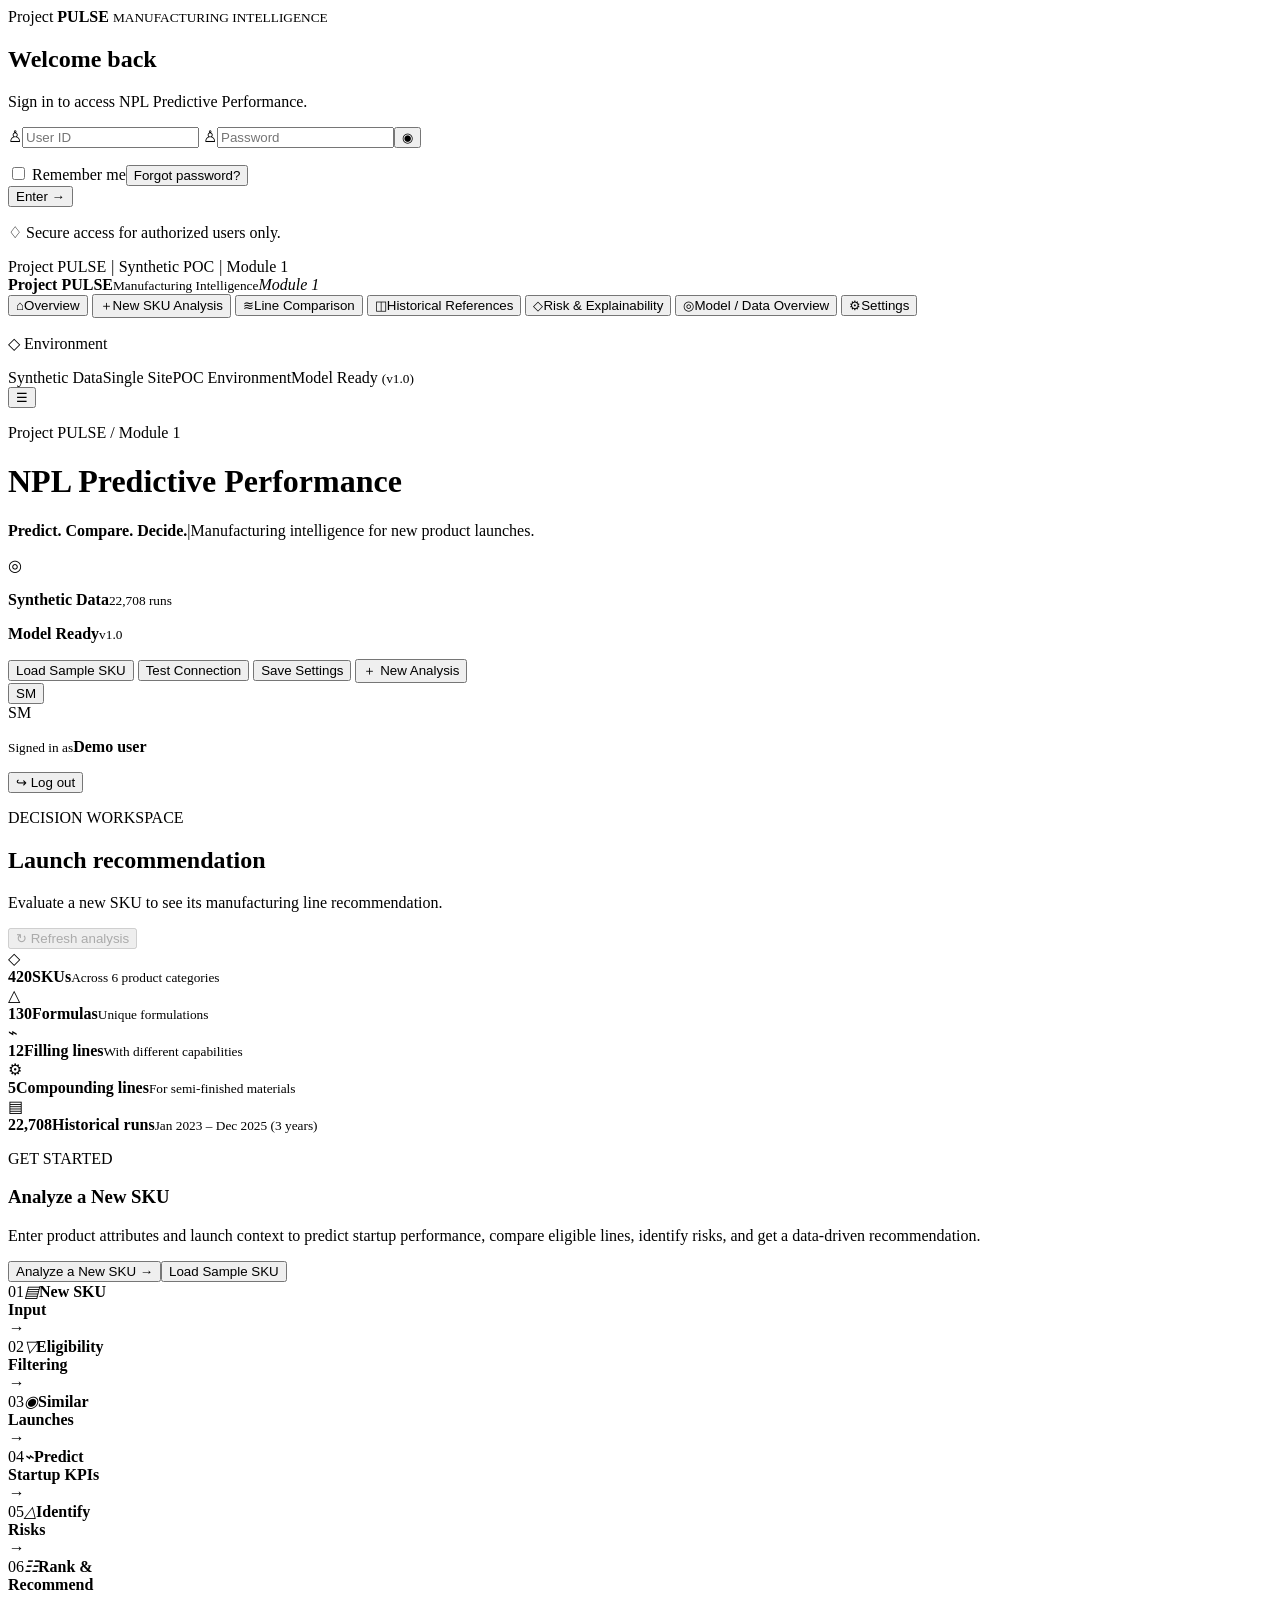
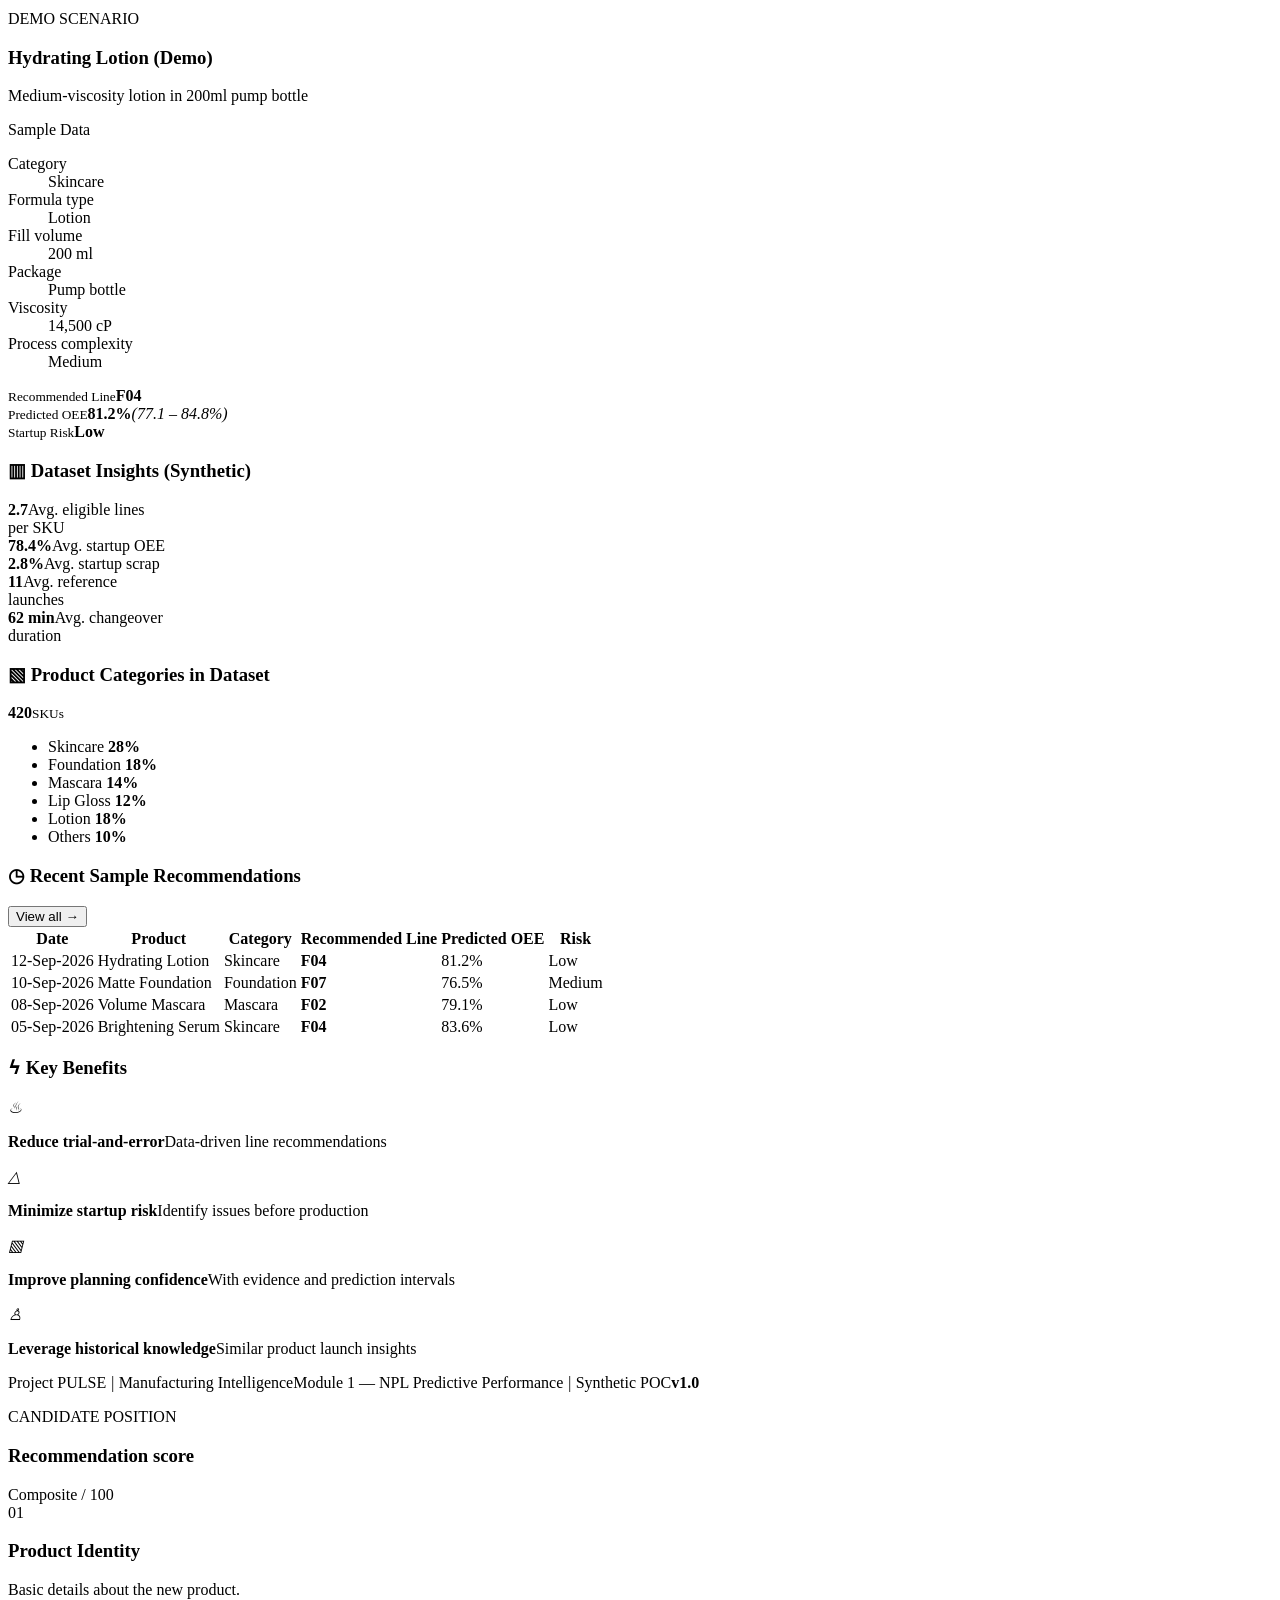
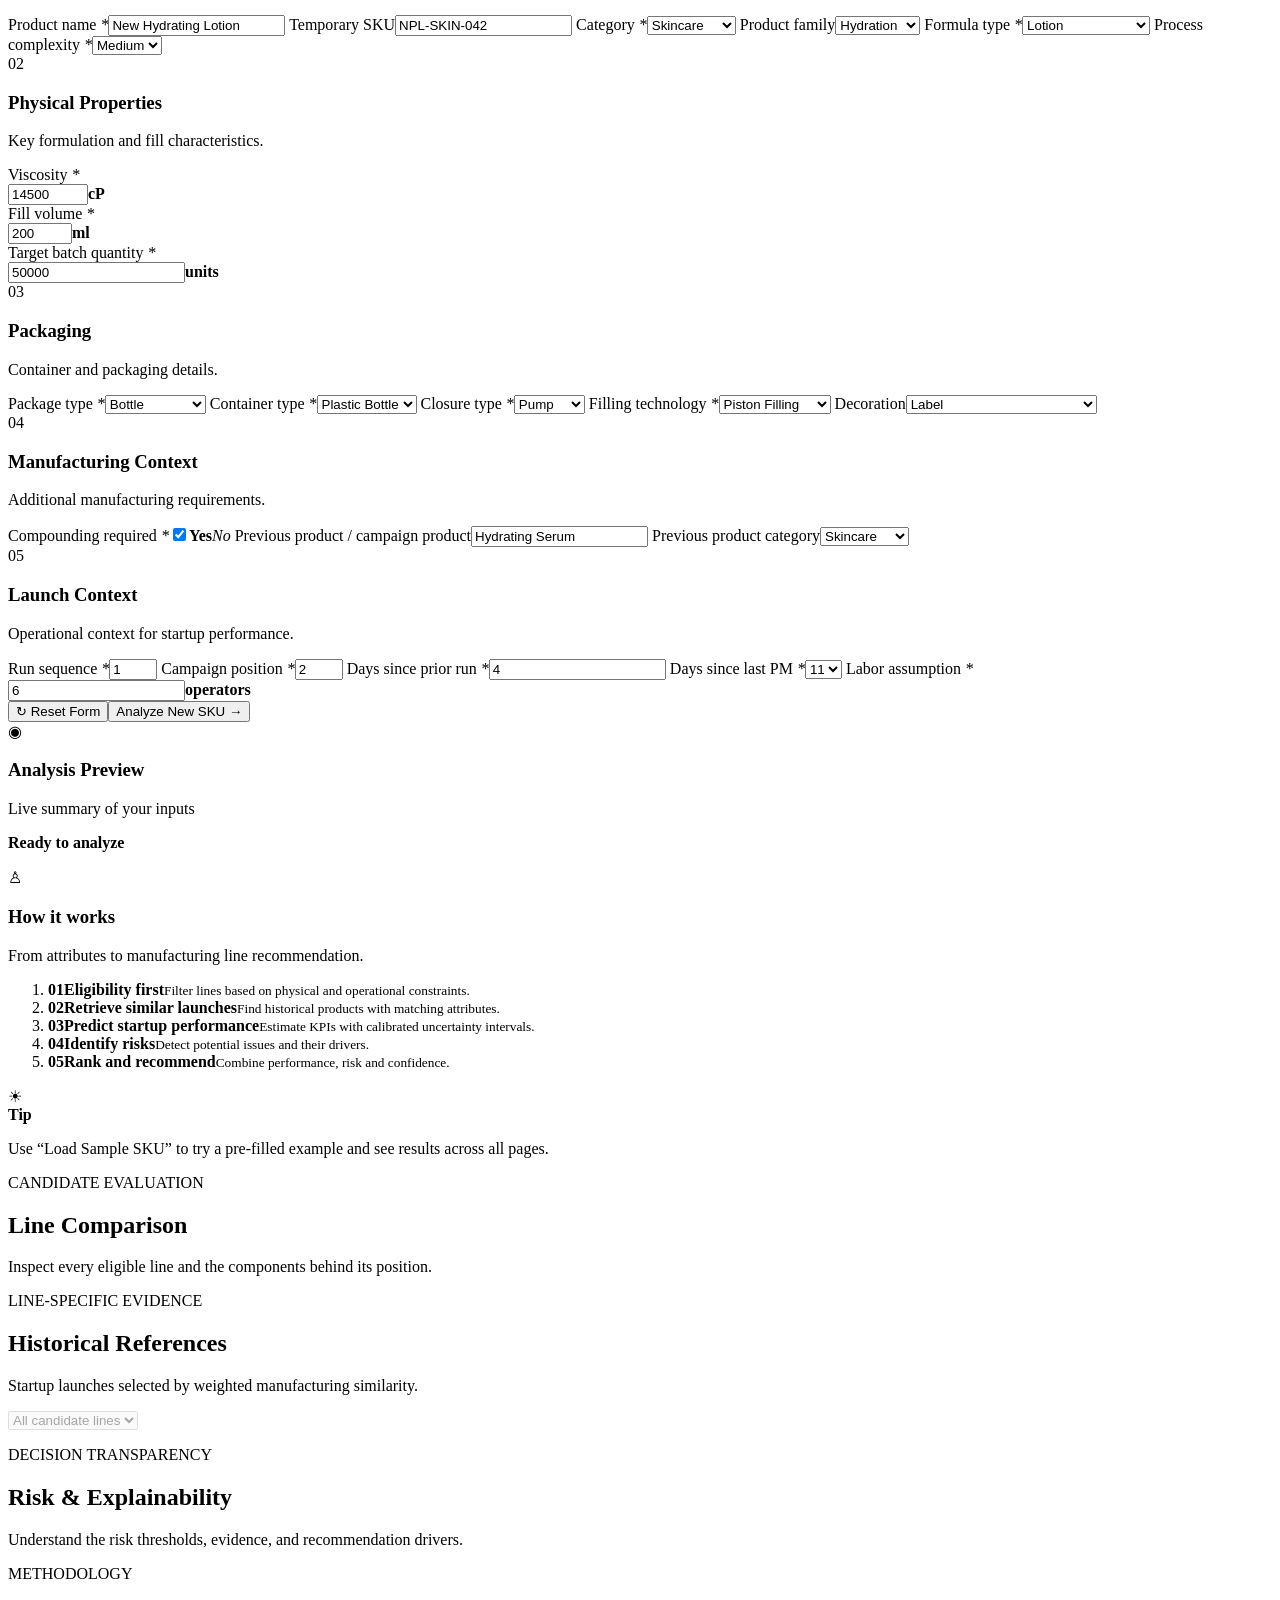
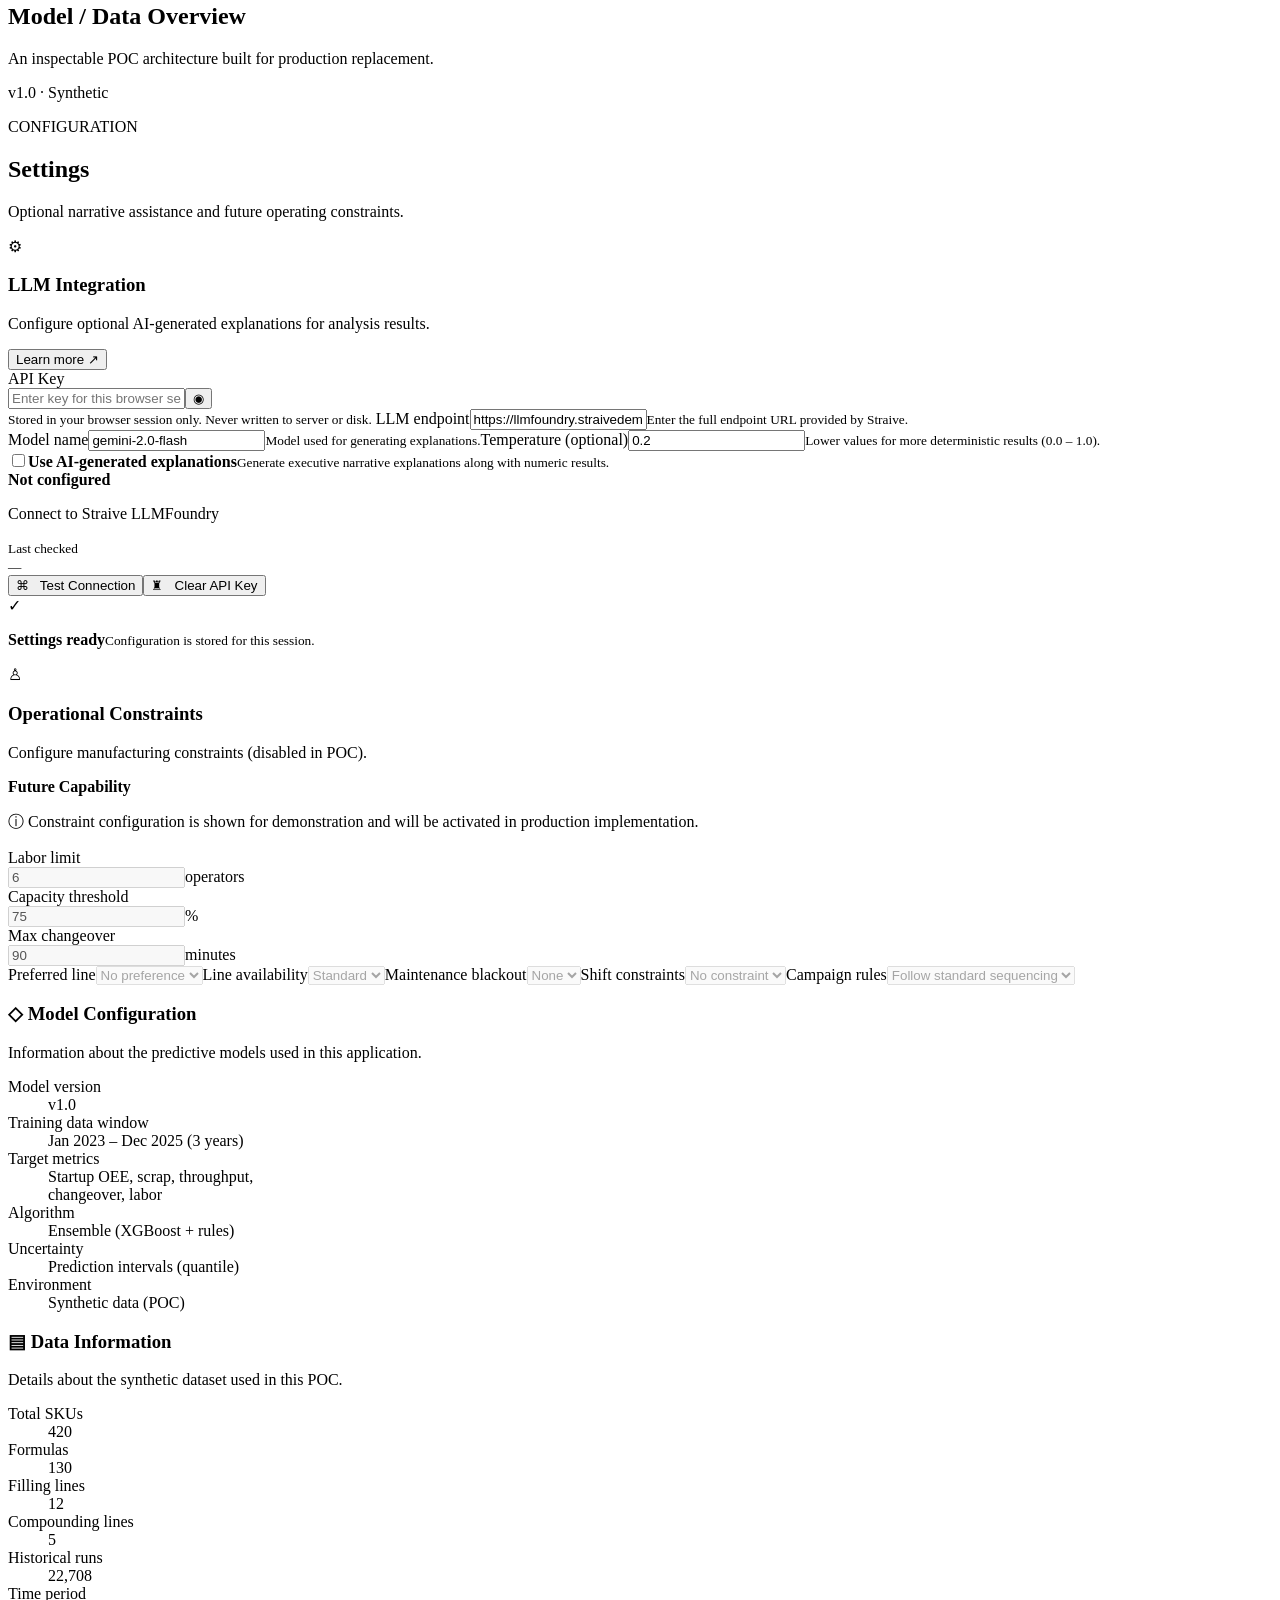
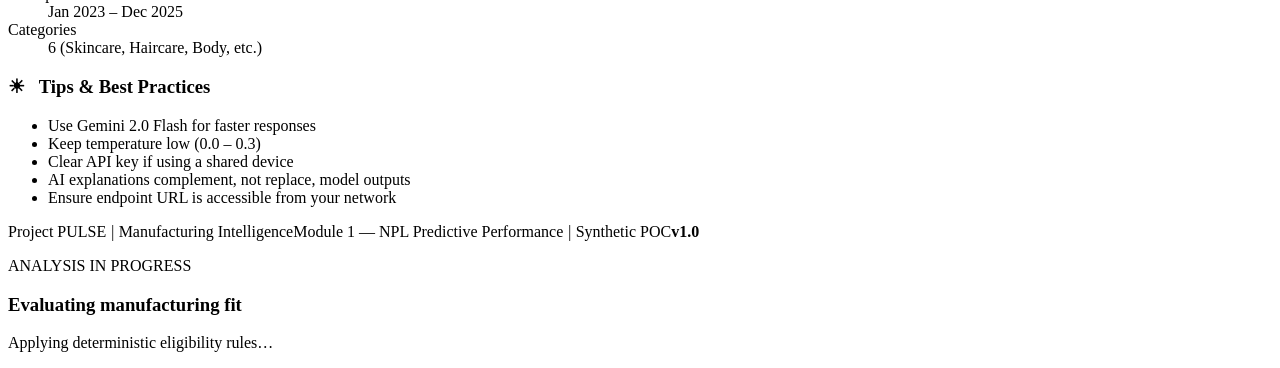
==== app/templates/index.html @ d920c8b9 "feat: build Project PULSE manufacturing intelligence POC" ====
<!doctype html>
<html lang="en">
<head>
  <meta charset="utf-8">
  <meta name="viewport" content="width=device-width, initial-scale=1">
  <meta name="description" content="Project PULSE — new product launch manufacturing decision support">
  <title>Project PULSE · NPL Predictive Performance</title>
  <link rel="preconnect" href="https://fonts.googleapis.com">
  <link rel="preconnect" href="https://fonts.gstatic.com" crossorigin>
  <link href="https://fonts.googleapis.com/css2?family=DM+Sans:wght@400;500;600;700&family=Manrope:wght@500;600;700;800&display=swap" rel="stylesheet">
  <link rel="stylesheet" href="/static/css/styles.css">
</head>
<body>
  <section class="login-screen" id="login-screen" aria-labelledby="login-title">
    <div class="login-panel">
      <div class="login-content">
        <div class="login-brand" aria-label="Project PULSE Manufacturing Intelligence">
          <span>Project</span>
          <strong>PULSE<i></i></strong>
          <small>MANUFACTURING INTELLIGENCE</small>
        </div>
        <div class="login-rule"></div>
        <div class="login-copy">
          <h1 id="login-title">Welcome back</h1>
          <p>Sign in to access NPL Predictive Performance.</p>
        </div>
        <form class="login-form" id="login-form" novalidate>
          <label class="login-field"><span>♙</span><input id="login-email" type="email" autocomplete="username" placeholder="User ID" aria-label="User ID" required></label>
          <label class="login-field"><span>♙</span><input id="login-password" type="password" autocomplete="current-password" placeholder="Password" aria-label="Password" required><button type="button" id="toggle-login-password" aria-label="Show or hide password">◉</button></label>
          <p class="login-error hidden" id="login-error" role="alert"></p>
          <div class="login-options"><label><input id="remember-login" type="checkbox"> Remember me</label><button type="button" id="forgot-password">Forgot password?</button></div>
          <button class="login-submit" type="submit">Enter <span>→</span></button>
        </form>
        <p class="login-security"><span>♢</span> Secure access for authorized users only.</p>
      </div>
      <div class="login-wave" aria-hidden="true"></div>
      <footer>Project PULSE <i>|</i> Synthetic POC <i>|</i> Module 1</footer>
    </div>
    <div class="login-visual" role="img" aria-label="Project PULSE manufacturing intelligence product visual"></div>
  </section>

  <div class="app-shell hidden" id="app-shell">
    <aside class="sidebar" id="sidebar">
      <div class="brand">
        <div class="brand-mark"><span></span><span></span><span></span></div>
        <div><strong>Project PULSE</strong><small>Manufacturing Intelligence</small><em>Module 1</em></div>
      </div>
      <nav class="nav" aria-label="Application navigation">
        <button class="nav-item active" data-view="overview"><span class="nav-icon">⌂</span><span>Overview</span></button>
        <button class="nav-item" data-view="analysis"><span class="nav-icon">＋</span><span>New SKU Analysis</span></button>
        <button class="nav-item" data-view="comparison"><span class="nav-icon">≋</span><span>Line Comparison</span></button>
        <button class="nav-item" data-view="references"><span class="nav-icon">◫</span><span>Historical References</span></button>
        <button class="nav-item" data-view="risks"><span class="nav-icon">◇</span><span>Risk & Explainability</span></button>
        <button class="nav-item" data-view="model"><span class="nav-icon">◎</span><span>Model / Data Overview</span></button>
        <button class="nav-item" data-view="settings"><span class="nav-icon">⚙</span><span>Settings</span></button>
      </nav>
      <div class="sidebar-foot">
        <p><span class="environment-icon">◇</span> Environment</p>
        <div class="environment-list"><span><i></i>Synthetic Data</span><span><i></i>Single Site</span><span><i></i>POC Environment</span><span><i></i>Model Ready <small>(v1.0)</small></span></div>
      </div>
    </aside>

    <main class="main">
      <header class="topbar">
        <button class="mobile-menu" id="mobile-menu" aria-label="Open navigation">☰</button>
        <div class="topbar-title">
          <p class="breadcrumbs" id="topbar-breadcrumbs">Project PULSE <span>/</span> Module 1</p>
          <h1 id="topbar-heading">NPL Predictive Performance</h1>
          <p class="topbar-subtitle" id="topbar-subtitle"><b>Predict. Compare. Decide.</b><span>|</span>Manufacturing intelligence for new product launches.</p>
        </div>
        <div class="topbar-actions">
          <div class="header-status"><span class="status-icon">◎</span><p><b>Synthetic Data</b><small>22,708 runs</small></p></div>
          <div class="header-status"><i></i><p><b>Model Ready</b><small>v1.0</small></p></div>
          <button class="button button-secondary analysis-header-sample hidden" id="header-load-demo">Load Sample SKU</button>
          <button class="button button-secondary settings-header-action hidden" id="header-test-connection">Test Connection</button>
          <button class="button button-primary settings-header-action hidden" id="header-save-settings">Save Settings</button>
          <button class="button button-primary header-cta" id="header-analysis-cta" data-view-jump="analysis"><span>＋</span> <span class="header-cta-label">New Analysis</span></button>
          <div class="account-menu">
            <button class="avatar" id="account-menu-button" type="button" aria-label="Open account menu" aria-haspopup="menu" aria-expanded="false">SM</button>
            <div class="account-popover hidden" id="account-popover" role="menu">
              <div class="account-summary"><span class="avatar account-avatar">SM</span><p><small>Signed in as</small><b id="account-email">Demo user</b></p></div>
              <button id="logout-button" type="button" role="menuitem"><span>↪</span> Log out</button>
            </div>
          </div>
        </div>
      </header>

      <section class="content">
        <div class="view active" id="view-overview">
          <div class="page-heading">
            <div><p class="eyebrow">DECISION WORKSPACE</p><h2>Launch recommendation</h2><p class="subtle" id="overview-subtitle">Evaluate a new SKU to see its manufacturing line recommendation.</p></div>
            <button class="button button-secondary" id="rerun-analysis" disabled>↻ Refresh analysis</button>
          </div>

          <div id="overview-empty" class="reference-overview">
            <div class="reference-metrics">
              <article class="card reference-metric"><span class="reference-metric-icon">◇</span><div><strong>420</strong><b>SKUs</b><small>Across 6 product categories</small></div></article>
              <article class="card reference-metric"><span class="reference-metric-icon">△</span><div><strong>130</strong><b>Formulas</b><small>Unique formulations</small></div></article>
              <article class="card reference-metric"><span class="reference-metric-icon">⌁</span><div><strong>12</strong><b>Filling lines</b><small>With different capabilities</small></div></article>
              <article class="card reference-metric"><span class="reference-metric-icon">⚙</span><div><strong>5</strong><b>Compounding lines</b><small>For semi-finished materials</small></div></article>
              <article class="card reference-metric"><span class="reference-metric-icon">▤</span><div><strong>22,708</strong><b>Historical runs</b><small>Jan 2023 – Dec 2025 (3 years)</small></div></article>
            </div>
            <div class="reference-primary-grid">
              <article class="card get-started-card">
                <p class="eyebrow">GET STARTED</p><h3>Analyze a New SKU</h3><p>Enter product attributes and launch context to predict startup performance, compare eligible lines, identify risks, and get a data-driven recommendation.</p>
                <div class="overview-actions"><button class="button button-primary" data-view-jump="analysis">Analyze a New SKU <span>→</span></button><button class="button button-secondary" id="overview-load-sample">Load Sample SKU</button></div>
                <div class="reference-pipeline" aria-label="New SKU analysis pipeline">
                  <div><span>01</span><i>▤</i><b>New SKU<br>Input</b></div><em>→</em><div><span>02</span><i>▽</i><b>Eligibility<br>Filtering</b></div><em>→</em><div><span>03</span><i>◉</i><b>Similar<br>Launches</b></div><em>→</em><div><span>04</span><i>⌁</i><b>Predict<br>Startup KPIs</b></div><em>→</em><div><span>05</span><i>△</i><b>Identify<br>Risks</b></div><em>→</em><div><span>06</span><i>☷</i><b>Rank &<br>Recommend</b></div>
                </div>
              </article>
              <article class="card reference-scenario-card">
                <div class="card-head"><div><p class="eyebrow">DEMO SCENARIO</p><h3>Hydrating Lotion (Demo)</h3><p>Medium-viscosity lotion in 200ml pump bottle</p></div><span class="sample-data-badge">Sample Data</span></div>
                <div class="scenario-body"><dl><div><dt>Category</dt><dd>Skincare</dd></div><div><dt>Formula type</dt><dd>Lotion</dd></div><div><dt>Fill volume</dt><dd>200 ml</dd></div><div><dt>Package</dt><dd>Pump bottle</dd></div><div><dt>Viscosity</dt><dd>14,500 cP</dd></div><div><dt>Process complexity</dt><dd>Medium</dd></div></dl><div class="bottle-visual" aria-hidden="true"><span class="pump-top"></span><span class="bottle-neck"></span><span class="bottle-body"></span></div></div>
                <div class="scenario-result"><div><small>Recommended Line</small><strong>F04</strong></div><div><small>Predicted OEE</small><strong>81.2%</strong><em>(77.1 – 84.8%)</em></div><div><small>Startup Risk</small><b>Low</b></div></div>
              </article>
            </div>
            <div class="reference-secondary-grid">
              <article class="card dataset-insights-card"><h3><span>▥</span> Dataset Insights (Synthetic)</h3><div class="insight-metrics"><div><strong>2.7</strong><span>Avg. eligible lines<br>per SKU</span></div><div><strong>78.4%</strong><span>Avg. startup OEE</span></div><div><strong>2.8%</strong><span>Avg. startup scrap</span></div><div><strong>11</strong><span>Avg. reference<br>launches</span></div><div><strong>62 min</strong><span>Avg. changeover<br>duration</span></div></div></article>
              <article class="card category-card"><h3><span>▧</span> Product Categories in Dataset</h3><div class="category-content"><div class="category-donut"><span><b>420</b><small>SKUs</small></span></div><ul><li><i class="cat-1"></i>Skincare <b>28%</b></li><li><i class="cat-2"></i>Foundation <b>18%</b></li><li><i class="cat-3"></i>Mascara <b>14%</b></li><li><i class="cat-4"></i>Lip Gloss <b>12%</b></li><li><i class="cat-5"></i>Lotion <b>18%</b></li><li><i class="cat-6"></i>Others <b>10%</b></li></ul></div></article>
            </div>
            <div class="reference-bottom-grid">
              <article class="card recent-card"><div class="card-head"><h3><span>◷</span> Recent Sample Recommendations</h3><button class="text-button" data-view-jump="comparison">View all →</button></div><div class="table-scroll"><table><thead><tr><th>Date</th><th>Product</th><th>Category</th><th>Recommended Line</th><th>Predicted OEE</th><th>Risk</th></tr></thead><tbody><tr><td>12-Sep-2026</td><td>Hydrating Lotion</td><td>Skincare</td><td><b class="orange-text">F04</b></td><td>81.2%</td><td><span class="pill pill-success">Low</span></td></tr><tr><td>10-Sep-2026</td><td>Matte Foundation</td><td>Foundation</td><td><b class="orange-text">F07</b></td><td>76.5%</td><td><span class="pill pill-warn">Medium</span></td></tr><tr><td>08-Sep-2026</td><td>Volume Mascara</td><td>Mascara</td><td><b class="orange-text">F02</b></td><td>79.1%</td><td><span class="pill pill-success">Low</span></td></tr><tr><td>05-Sep-2026</td><td>Brightening Serum</td><td>Skincare</td><td><b class="orange-text">F04</b></td><td>83.6%</td><td><span class="pill pill-success">Low</span></td></tr></tbody></table></div></article>
              <article class="card benefits-card"><h3><span>ϟ</span> Key Benefits</h3><div class="benefits-grid"><div><i>♨</i><p><b>Reduce trial-and-error</b><span>Data-driven line recommendations</span></p></div><div><i>△</i><p><b>Minimize startup risk</b><span>Identify issues before production</span></p></div><div><i>▧</i><p><b>Improve planning confidence</b><span>With evidence and prediction intervals</span></p></div><div><i>♙</i><p><b>Leverage historical knowledge</b><span>Similar product launch insights</span></p></div></div></article>
            </div>
            <footer class="reference-footer"><span>Project PULSE <i>|</i> Manufacturing Intelligence</span><span>Module 1 — NPL Predictive Performance <i>|</i> Synthetic POC</span><b>v1.0</b></footer>
          </div>

          <div id="overview-results" class="hidden">
            <div class="metric-grid" id="overview-metrics"></div>
            <div class="dashboard-grid">
              <article class="card recommendation-card" id="recommendation-card"></article>
              <article class="card chart-card"><div class="card-head"><div><p class="eyebrow">CANDIDATE POSITION</p><h3>Recommendation score</h3></div><span class="legend-dot">Composite / 100</span></div><div id="overview-score-chart" class="bar-chart"></div></article>
              <article class="card quick-risks" id="quick-risks"></article>
              <article class="card stage-card" id="compounding-card"></article>
            </div>
          </div>
        </div>

        <div class="view" id="view-analysis">
          <div class="analysis-layout">
            <form id="analysis-form" class="card form-card">
              <div class="form-section">
                <div class="section-title"><span>01</span><div><h3>Product Identity</h3><p>Basic details about the new product.</p></div></div>
                <div class="form-grid identity-grid">
                  <label class="field"><span>Product name <i>*</i></span><input name="product_name" value="New Hydrating Lotion" required></label>
                  <label class="field"><span>Temporary SKU</span><input id="temporary-sku" value="NPL-SKIN-042"></label>
                  <label class="field"><span>Category <i>*</i></span><select name="category"><option>Skincare</option><option>Foundation</option><option>Mascara</option><option>Lip Gloss</option><option>Lotion</option><option>Cream</option><option>Serum</option></select></label>
                  <label class="field"><span>Product family</span><select name="product_family"><option>Hydration</option><option>Treatment</option><option>Daily Care</option><option>Color</option><option>Premium</option></select></label>
                  <label class="field identity-formula"><span>Formula type <i>*</i></span><select name="formula_type"><option>Lotion</option><option>Serum</option><option>Emulsion</option><option>Gel</option><option>Cream</option><option>Liquid Foundation</option><option>Mascara</option><option>Gloss</option></select></label>
                  <label class="field identity-complexity"><span>Process complexity <i>*</i></span><select name="process_complexity"><option>Low</option><option selected>Medium</option><option>High</option></select></label>
                </div>
              </div>
              <div class="form-section">
                <div class="section-title"><span>02</span><div><h3>Physical Properties</h3><p>Key formulation and fill characteristics.</p></div></div>
                <div class="form-grid three">
                  <label class="field"><span>Viscosity <i>*</i></span><div class="input-unit"><input name="viscosity" type="number" value="14500" min="50" max="100000" required><b>cP</b></div></label>
                  <label class="field"><span>Fill volume <i>*</i></span><div class="input-unit"><input name="fill_volume_ml" type="number" value="200" min="1" max="2000" required><b>ml</b></div></label>
                  <label class="field"><span>Target batch quantity <i>*</i></span><div class="input-unit"><input name="planned_batch_quantity" type="number" value="50000"><b>units</b></div></label>
                </div>
              </div>
              <div class="form-section">
                <div class="section-title"><span>03</span><div><h3>Packaging</h3><p>Container and packaging details.</p></div></div>
                <div class="form-grid packaging-grid">
                  <label class="field"><span>Package type <i>*</i></span><select name="package_type"><option>Bottle</option><option>Tube</option><option>Jar</option><option>Airless Pump</option></select></label>
                  <label class="field"><span>Container type <i>*</i></span><select name="container_type"><option>Plastic Bottle</option><option>Glass Bottle</option><option>Jar</option><option>Tube</option></select></label>
                  <label class="field"><span>Closure type <i>*</i></span><select name="closure_type"><option>Pump</option><option>Cap</option><option>Dropper</option><option>Flip Top</option><option>Wand</option></select></label>
                  <label class="field"><span>Filling technology <i>*</i></span><select name="filling_technology"><option>Piston Filling</option><option>Pump Filling</option><option>Gravity Filling</option><option>Hot Fill</option><option>Tube Filling</option><option>Mascara Filling</option></select></label>
                  <label class="field"><span>Decoration</span><select name="decoration"><option>Label</option><option>None</option><option>Screen Print</option><option>Hot Stamp</option><option>Sleeve</option><option>Carton-specific Requirement</option></select></label>
                </div>
              </div>
              <div class="form-section">
                <div class="section-title"><span>04</span><div><h3>Manufacturing Context</h3><p>Additional manufacturing requirements.</p></div></div>
                <div class="form-grid manufacturing-grid">
                  <label class="field compound-field"><span>Compounding required <i>*</i></span><span class="yes-no-toggle"><input type="checkbox" name="compounding_required" checked><b>Yes</b><em>No</em></span></label>
                  <label class="field"><span>Previous product / campaign product</span><input name="previous_product" value="Hydrating Serum"></label>
                  <label class="field"><span>Previous product category</span><select name="previous_product_category"><option>Skincare</option><option>Foundation</option><option>Mascara</option><option>Lip Gloss</option><option>Lotion</option><option>Cream</option><option>Serum</option></select></label>
                </div>
              </div>
              <div class="form-section">
                <div class="section-title"><span>05</span><div><h3>Launch Context</h3><p>Operational context for startup performance.</p></div></div>
                <div class="form-grid launch-grid">
                  <label class="field"><span>Run sequence <i>*</i></span><input name="run_sequence" type="number" value="1" min="1" max="20"></label>
                  <label class="field"><span>Campaign position <i>*</i></span><input name="campaign_position" type="number" value="2" min="1" max="30"></label>
                  <label class="field"><span>Days since prior run <i>*</i></span><input name="days_since_prior_run" type="number" value="4" min="0"></label>
                  <label class="field"><span>Days since last PM <i>*</i></span><select name="days_since_last_pm"><option value="5">5</option><option value="11" selected>11</option><option value="20">20</option><option value="30">30</option></select></label>
                  <label class="field"><span>Labor assumption <i>*</i></span><div class="input-unit"><input name="labor_assumption" type="number" value="6" min="2"><b>operators</b></div></label>
                </div>
              </div>
              <div class="form-submit"><button class="button button-secondary" id="reset-analysis-form" type="button"><span>↻</span> Reset Form</button><button class="button button-primary button-large" type="submit">Analyze New SKU <span>→</span></button></div>
            </form>
            <aside class="form-aside">
              <article class="card preview-card">
                <div class="preview-heading"><span>◉</span><div><h3>Analysis Preview</h3><p>Live summary of your inputs</p></div><b>Ready to analyze</b></div>
                <dl class="analysis-preview" id="analysis-preview"></dl>
                <div class="preview-process"><div class="preview-process-heading"><span>♙</span><div><h3>How it works</h3><p>From attributes to manufacturing line recommendation.</p></div></div><ol class="process-mini"><li><b>01</b><span><strong>Eligibility first</strong><small>Filter lines based on physical and operational constraints.</small></span></li><li><b>02</b><span><strong>Retrieve similar launches</strong><small>Find historical products with matching attributes.</small></span></li><li><b>03</b><span><strong>Predict startup performance</strong><small>Estimate KPIs with calibrated uncertainty intervals.</small></span></li><li><b>04</b><span><strong>Identify risks</strong><small>Detect potential issues and their drivers.</small></span></li><li><b>05</b><span><strong>Rank and recommend</strong><small>Combine performance, risk and confidence.</small></span></li></ol></div>
                <div class="preview-tip"><span>☀</span><div><b>Tip</b><p>Use “Load Sample SKU” to try a pre-filled example and see results across all pages.</p></div></div>
              </article>
            </aside>
          </div>
        </div>

        <div class="view" id="view-comparison">
          <div class="page-heading"><div><p class="eyebrow">CANDIDATE EVALUATION</p><h2>Line Comparison</h2><p class="subtle">Inspect every eligible line and the components behind its position.</p></div></div>
          <div class="requires-analysis" data-section="comparison"></div>
        </div>

        <div class="view" id="view-references">
          <div class="page-heading"><div><p class="eyebrow">LINE-SPECIFIC EVIDENCE</p><h2>Historical References</h2><p class="subtle">Startup launches selected by weighted manufacturing similarity.</p></div><select class="compact-select" id="reference-line-filter" disabled><option>All candidate lines</option></select></div>
          <div class="requires-analysis" data-section="references"></div>
        </div>

        <div class="view" id="view-risks">
          <div class="page-heading"><div><p class="eyebrow">DECISION TRANSPARENCY</p><h2>Risk & Explainability</h2><p class="subtle">Understand the risk thresholds, evidence, and recommendation drivers.</p></div></div>
          <div class="requires-analysis" data-section="risks"></div>
        </div>

        <div class="view" id="view-model">
          <div class="page-heading"><div><p class="eyebrow">METHODOLOGY</p><h2>Model / Data Overview</h2><p class="subtle">An inspectable POC architecture built for production replacement.</p></div><span class="pill pill-neutral">v1.0 · Synthetic</span></div>
          <div id="model-content"><div class="skeleton-block tall"></div></div>
        </div>

        <div class="view" id="view-settings">
          <div class="page-heading"><div><p class="eyebrow">CONFIGURATION</p><h2>Settings</h2><p class="subtle">Optional narrative assistance and future operating constraints.</p></div></div>
          <div class="settings-reference-layout">
            <article class="card settings-llm-card">
              <div class="settings-section-head"><span>⚙</span><div><h3>LLM Integration</h3><p>Configure optional AI-generated explanations for analysis results.</p></div><button type="button">Learn more ↗</button></div>
              <div class="settings-llm-body">
                <div class="settings-fields">
                  <label class="field"><span>API Key</span><div class="password-wrap"><input id="api-key" type="password" autocomplete="off" placeholder="Enter key for this browser session"><button id="toggle-key" type="button" aria-label="Show or hide API key">◉</button></div><small>Stored in your browser session only. Never written to server or disk.</small></label>
                  <label class="field"><span>LLM endpoint</span><input id="llm-endpoint" value="https://llmfoundry.straivedemo.com/gemini/v1beta/openai/chat/completions"><small>Enter the full endpoint URL provided by Straive.</small></label>
                  <div class="settings-field-pair"><label class="field"><span>Model name</span><input id="llm-model" value="gemini-2.0-flash"><small>Model used for generating explanations.</small></label><label class="field"><span>Temperature (optional)</span><input id="llm-temperature" value="0.2"><small>Lower values for more deterministic results (0.0 – 1.0).</small></label></div>
                  <label class="settings-switch"><input id="use-ai" type="checkbox"><i></i><span><b>Use AI-generated explanations</b><small>Generate executive narrative explanations along with numeric results.</small></span></label>
                </div>
                <aside class="settings-connection"><span></span><div><b id="llm-status">Not configured</b><p>Connect to Straive LLMFoundry</p><small>Last checked<br>—</small></div></aside>
              </div>
              <div class="settings-card-actions"><button class="button button-secondary" id="test-connection">⌘ &nbsp; Test Connection</button><button class="button button-secondary" id="clear-key">♜ &nbsp; Clear API Key</button><div id="connection-feedback"><span>✓</span><p><b>Settings ready</b><small>Configuration is stored for this session.</small></p></div></div>
            </article>
            <article class="card settings-constraints">
              <div class="settings-section-head"><span>♙</span><div><h3>Operational Constraints</h3><p>Configure manufacturing constraints (disabled in POC).</p></div><b>Future Capability</b></div>
              <p class="constraint-note"><span>ⓘ</span> Constraint configuration is shown for demonstration and will be activated in production implementation.</p>
              <div class="constraint-grid"><label>Labor limit<div><input disabled value="6"><span>operators</span></div></label><label>Capacity threshold<div><input disabled value="75"><span>%</span></div></label><label>Max changeover<div><input disabled value="90"><span>minutes</span></div></label><label>Preferred line<select disabled><option>No preference</option></select></label><label>Line availability<select disabled><option>Standard</option></select></label><label>Maintenance blackout<select disabled><option>None</option></select></label><label>Shift constraints<select disabled><option>No constraint</option></select></label><label>Campaign rules<select disabled><option>Follow standard sequencing</option></select></label></div>
            </article>
            <article class="card settings-info-card"><h3><span>◇</span> Model Configuration</h3><p>Information about the predictive models used in this application.</p><dl><div><dt>Model version</dt><dd>v1.0</dd></div><div><dt>Training data window</dt><dd>Jan 2023 – Dec 2025 (3 years)</dd></div><div><dt>Target metrics</dt><dd>Startup OEE, scrap, throughput,<br>changeover, labor</dd></div><div><dt>Algorithm</dt><dd>Ensemble (XGBoost + rules)</dd></div><div><dt>Uncertainty</dt><dd>Prediction intervals (quantile)</dd></div><div><dt>Environment</dt><dd>Synthetic data (POC)</dd></div></dl></article>
            <article class="card settings-info-card"><h3><span>▤</span> Data Information</h3><p>Details about the synthetic dataset used in this POC.</p><dl><div><dt>Total SKUs</dt><dd>420</dd></div><div><dt>Formulas</dt><dd>130</dd></div><div><dt>Filling lines</dt><dd>12</dd></div><div><dt>Compounding lines</dt><dd>5</dd></div><div><dt>Historical runs</dt><dd>22,708</dd></div><div><dt>Time period</dt><dd>Jan 2023 – Dec 2025</dd></div><div><dt>Categories</dt><dd>6 (Skincare, Haircare, Body, etc.)</dd></div></dl></article>
            <article class="card settings-tips"><h3>☀ &nbsp; Tips & Best Practices</h3><ul><li>Use Gemini 2.0 Flash for faster responses</li><li>Keep temperature low (0.0 – 0.3)</li><li>Clear API key if using a shared device</li><li>AI explanations complement, not replace, model outputs</li><li>Ensure endpoint URL is accessible from your network</li></ul></article>
          </div>
          <footer class="workspace-footer"><span>Project PULSE <i>|</i> Manufacturing Intelligence</span><span>Module 1 — NPL Predictive Performance <i>|</i> Synthetic POC</span><b>v1.0</b></footer>
        </div>
      </section>
    </main>
  </div>

  <div class="analysis-overlay hidden" id="analysis-overlay" role="status" aria-live="polite"><div class="loader-card"><div class="pulse-loader"><i></i><i></i><i></i></div><p class="eyebrow">ANALYSIS IN PROGRESS</p><h3>Evaluating manufacturing fit</h3><p id="loading-message">Applying deterministic eligibility rules…</p><div class="loading-track"><span></span></div></div></div>
  <div class="toast-region" id="toast-region" aria-live="polite"></div>
  <script type="module" src="/static/js/app.js"></script>
</body>
</html>
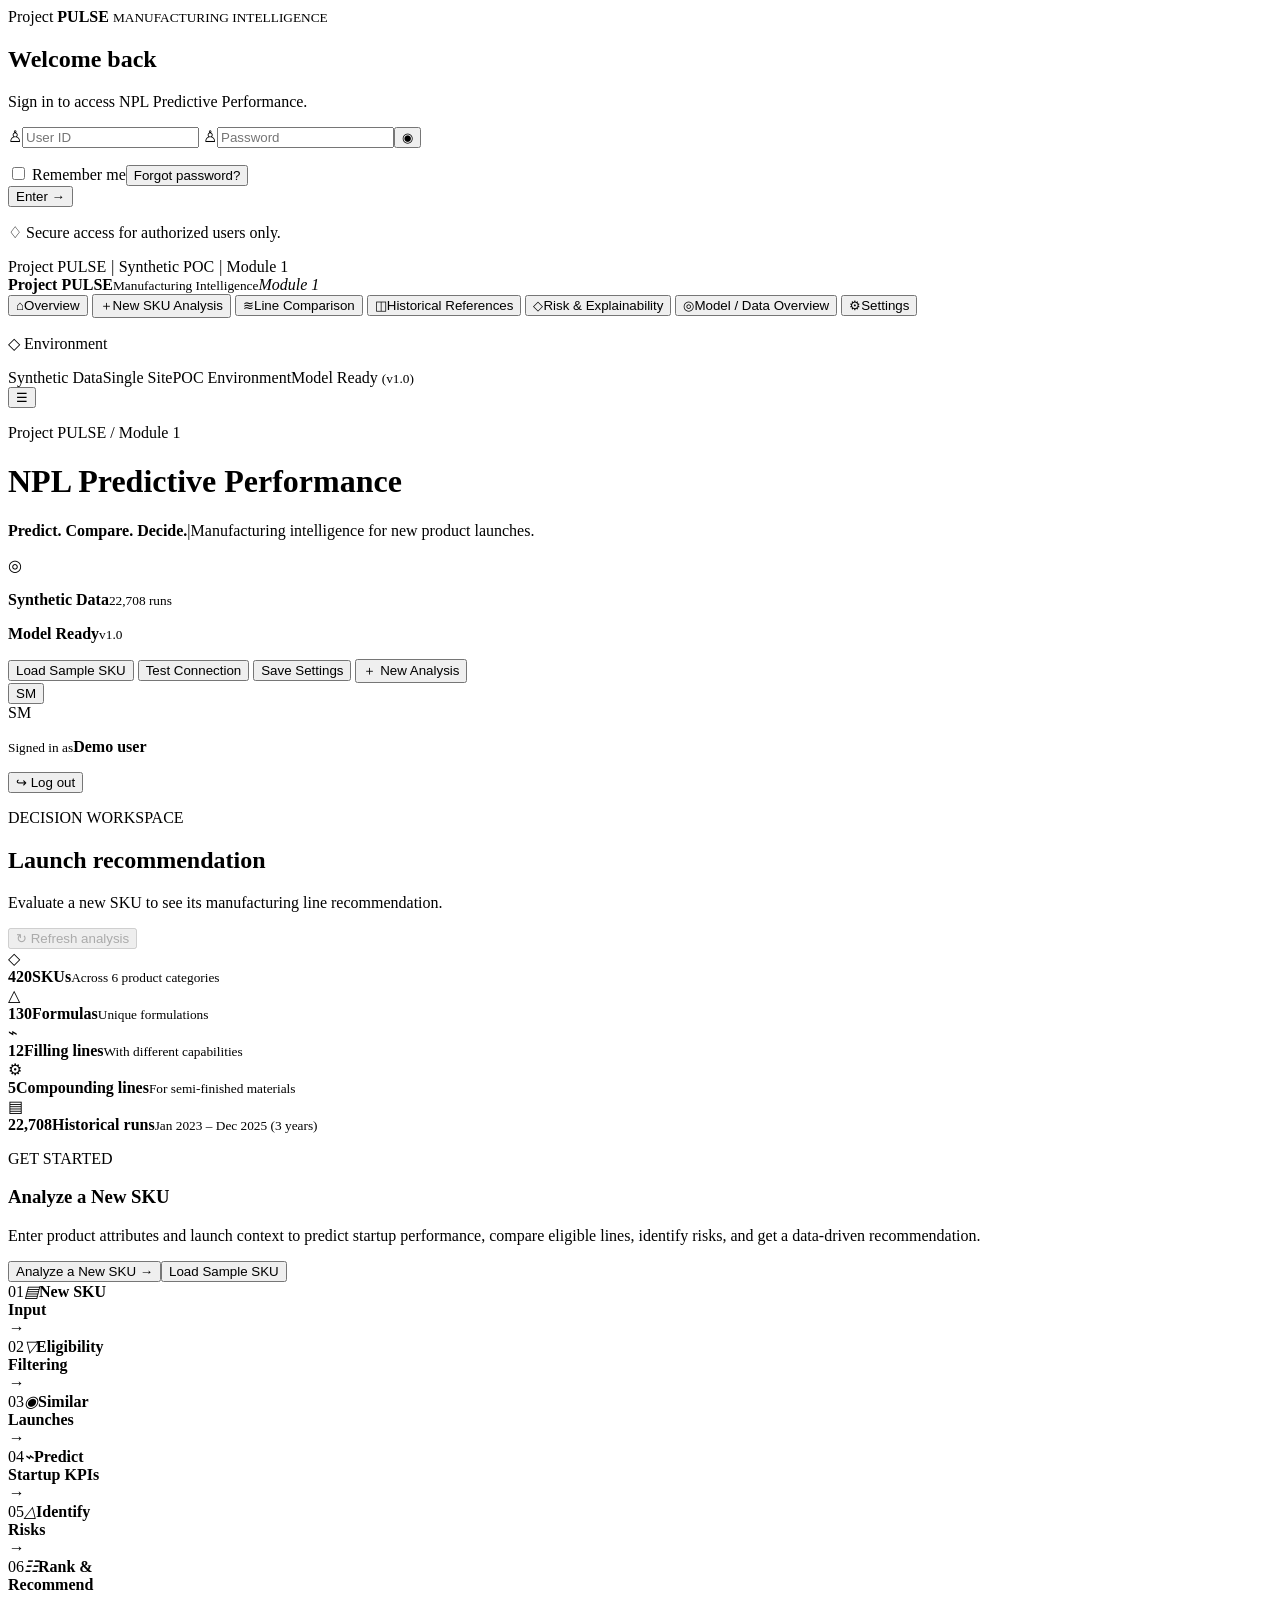
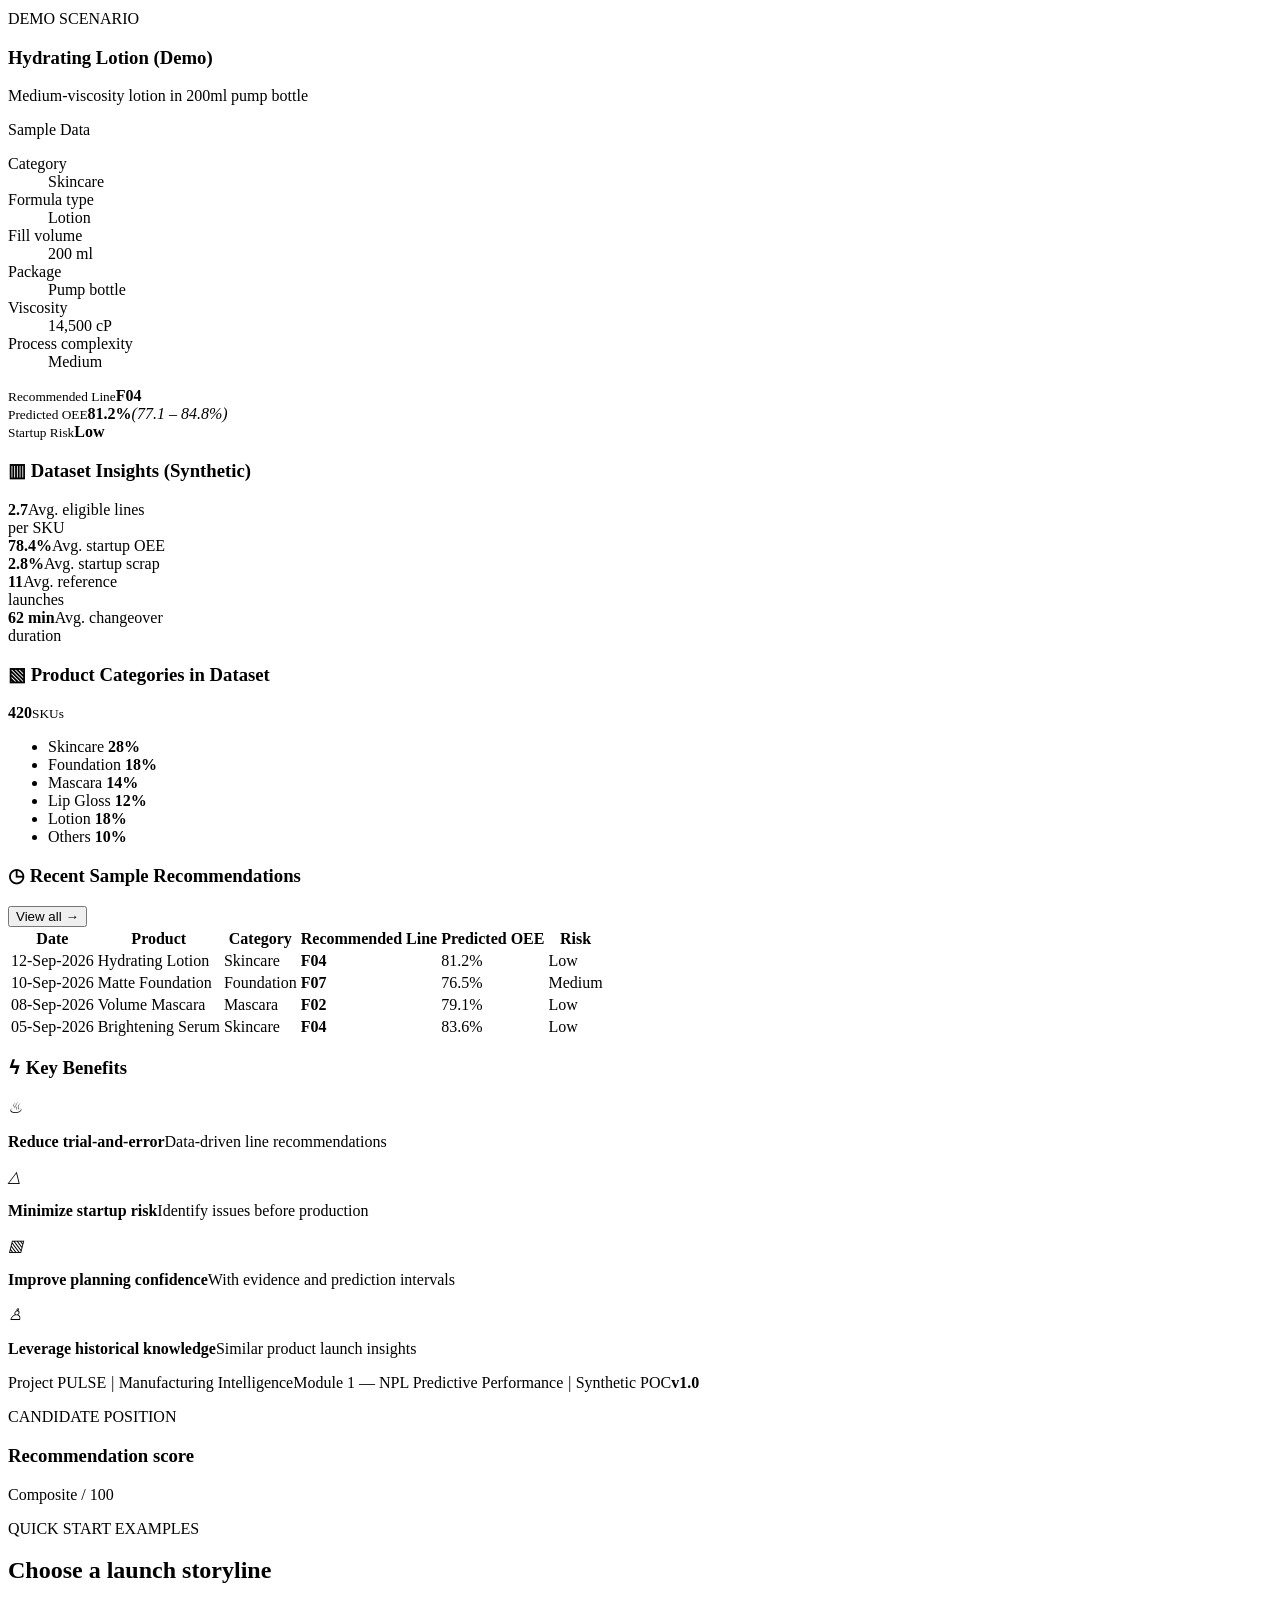
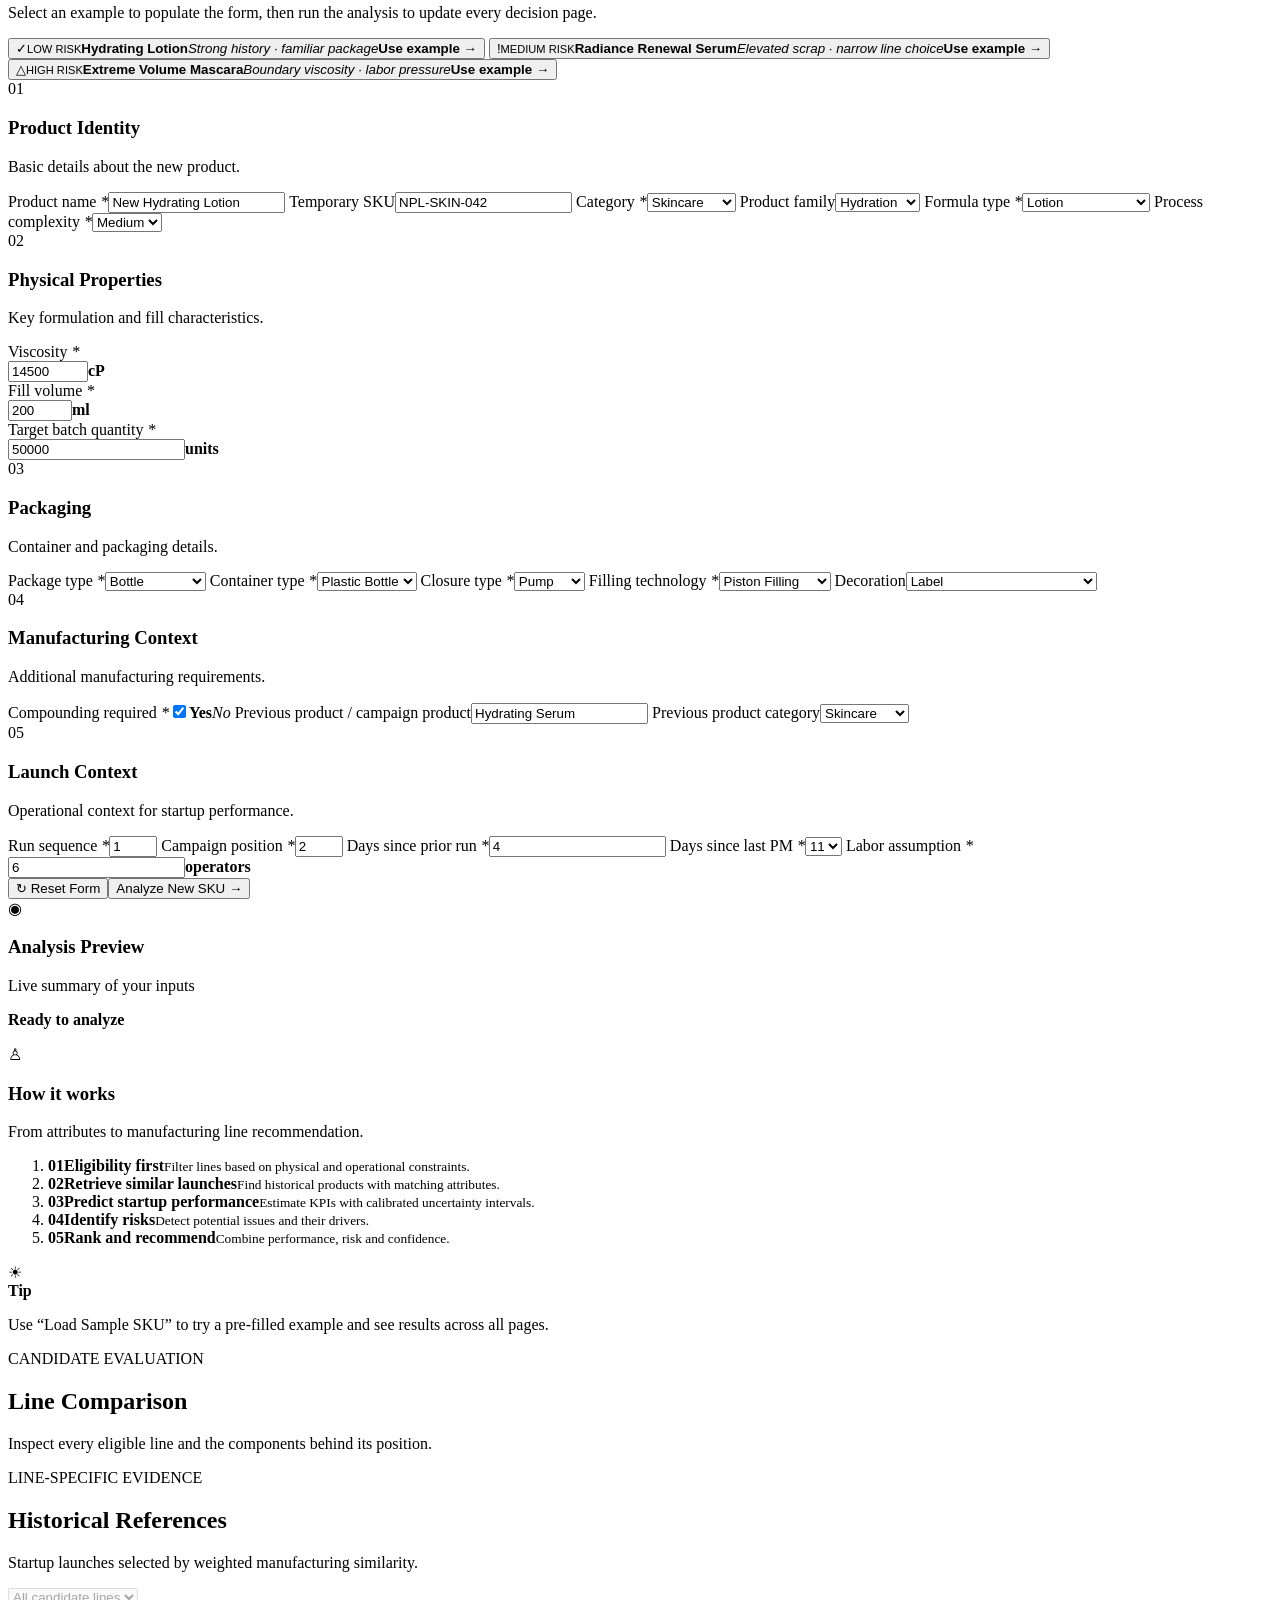
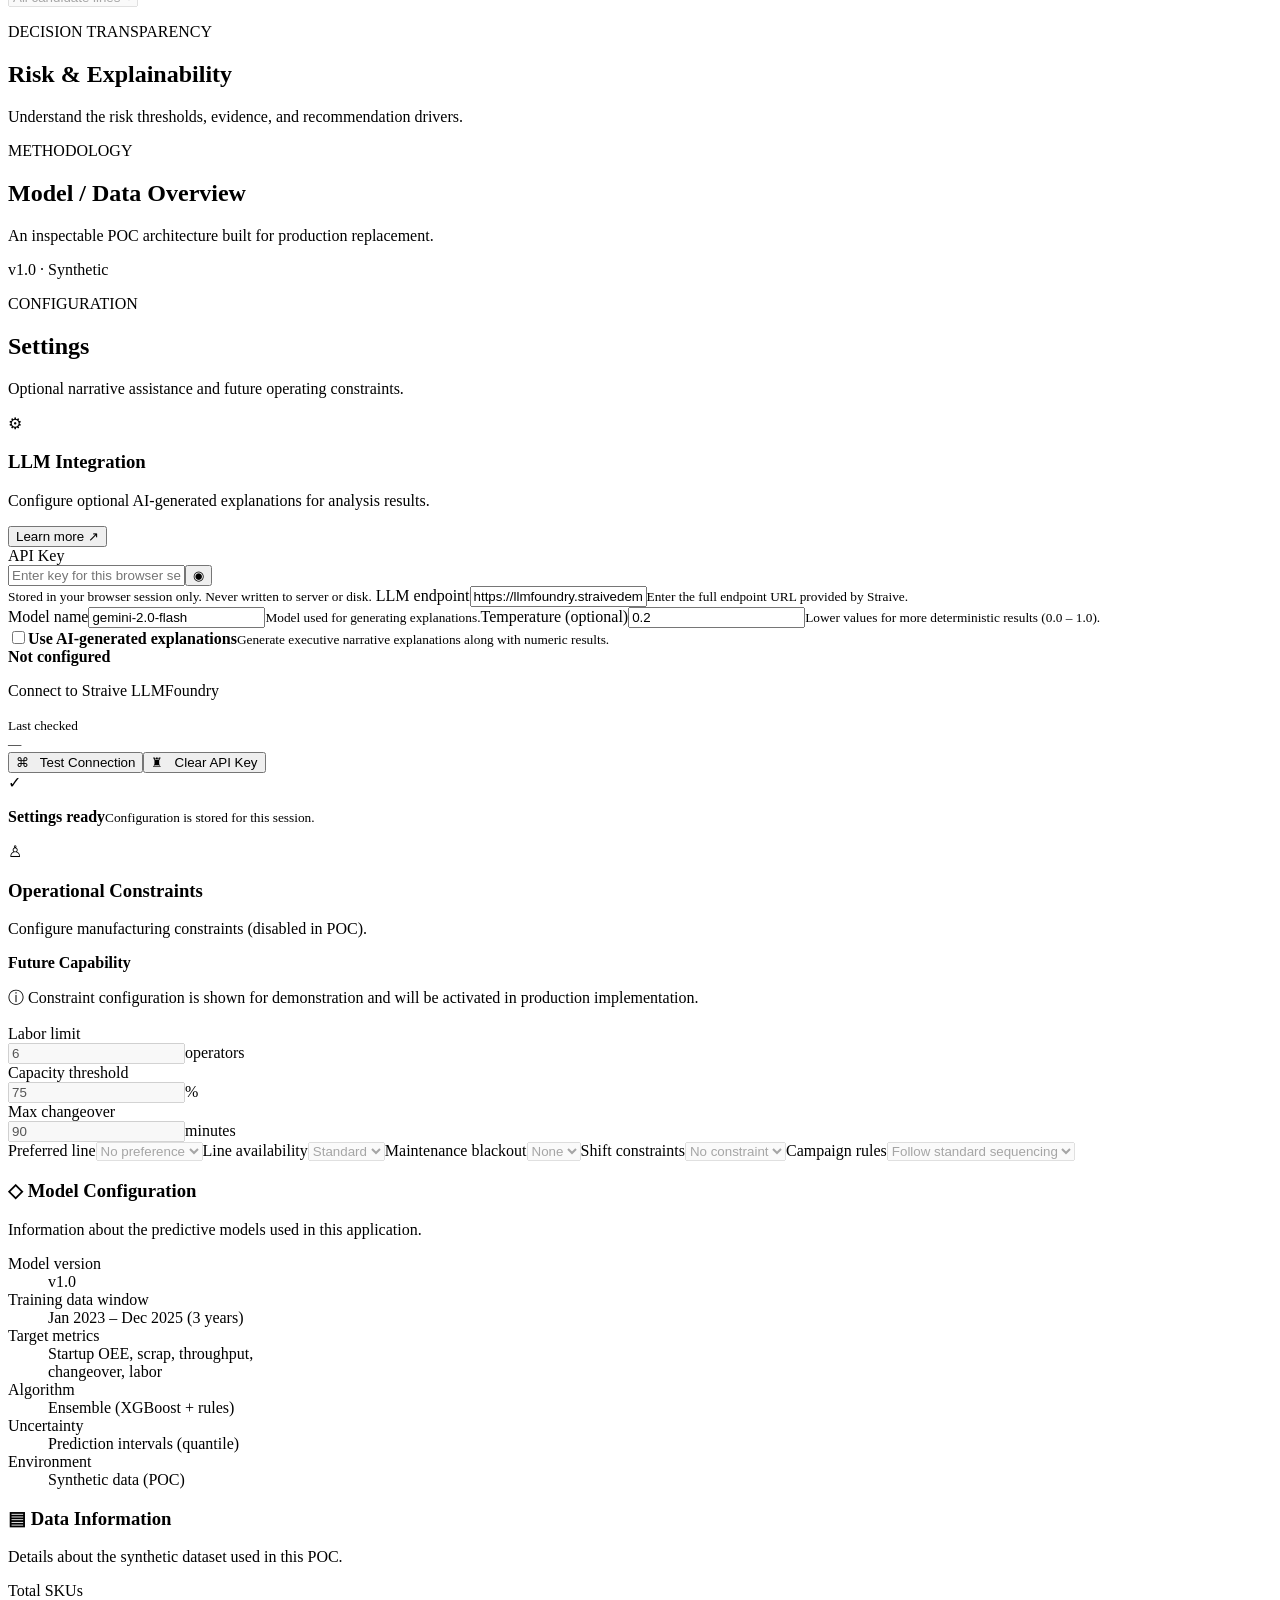
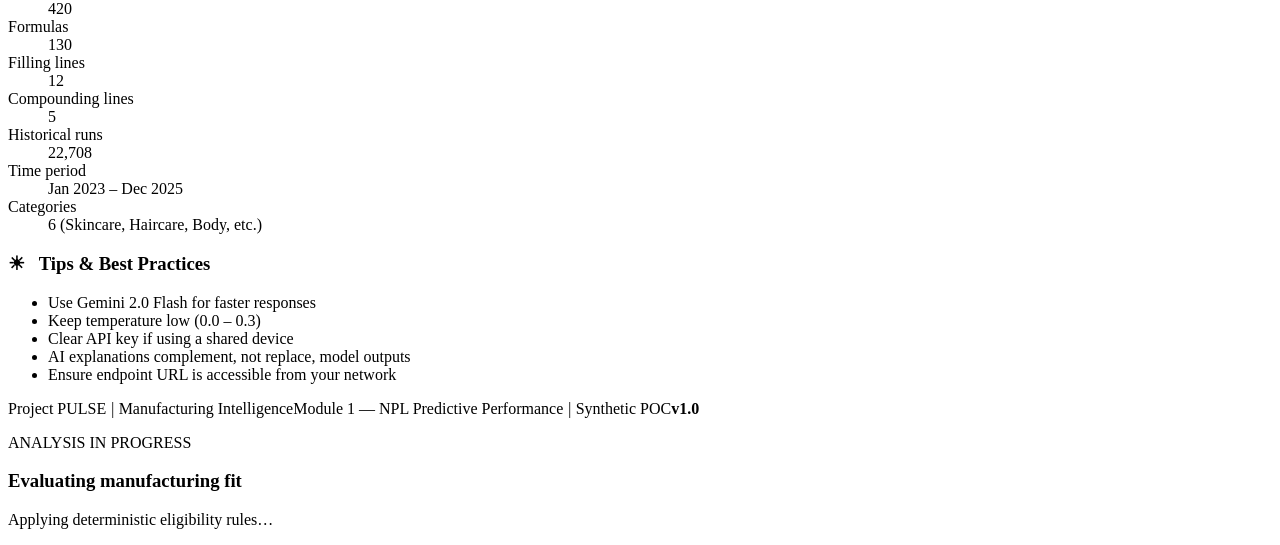
==== commit 58e91dd9: "feat: add risk-based SKU storyline examples" ====
--- a/app/templates/index.html
+++ b/app/templates/index.html
@@ -137,6 +137,14 @@
         </div>
 
         <div class="view" id="view-analysis">
+          <section class="scenario-picker" aria-labelledby="scenario-picker-title">
+            <div class="scenario-picker-heading"><div><p class="eyebrow">QUICK START EXAMPLES</p><h2 id="scenario-picker-title">Choose a launch storyline</h2></div><p>Select an example to populate the form, then run the analysis to update every decision page.</p></div>
+            <div class="scenario-options">
+              <button class="scenario-option low selected" type="button" data-scenario="low"><span class="scenario-icon">✓</span><span><small>LOW RISK</small><b>Hydrating Lotion</b><em>Strong history · familiar package</em></span><strong>Use example →</strong></button>
+              <button class="scenario-option medium" type="button" data-scenario="medium"><span class="scenario-icon">!</span><span><small>MEDIUM RISK</small><b>Radiance Renewal Serum</b><em>Elevated scrap · narrow line choice</em></span><strong>Use example →</strong></button>
+              <button class="scenario-option high" type="button" data-scenario="high"><span class="scenario-icon">△</span><span><small>HIGH RISK</small><b>Extreme Volume Mascara</b><em>Boundary viscosity · labor pressure</em></span><strong>Use example →</strong></button>
+            </div>
+          </section>
           <div class="analysis-layout">
             <form id="analysis-form" class="card form-card">
               <div class="form-section">
@@ -182,7 +190,7 @@
                   <label class="field"><span>Run sequence <i>*</i></span><input name="run_sequence" type="number" value="1" min="1" max="20"></label>
                   <label class="field"><span>Campaign position <i>*</i></span><input name="campaign_position" type="number" value="2" min="1" max="30"></label>
                   <label class="field"><span>Days since prior run <i>*</i></span><input name="days_since_prior_run" type="number" value="4" min="0"></label>
-                  <label class="field"><span>Days since last PM <i>*</i></span><select name="days_since_last_pm"><option value="5">5</option><option value="11" selected>11</option><option value="20">20</option><option value="30">30</option></select></label>
+                  <label class="field"><span>Days since last PM <i>*</i></span><select name="days_since_last_pm"><option value="5">5</option><option value="11" selected>11</option><option value="20">20</option><option value="30">30</option><option value="60">60</option></select></label>
                   <label class="field"><span>Labor assumption <i>*</i></span><div class="input-unit"><input name="labor_assumption" type="number" value="6" min="2"><b>operators</b></div></label>
                 </div>
               </div>
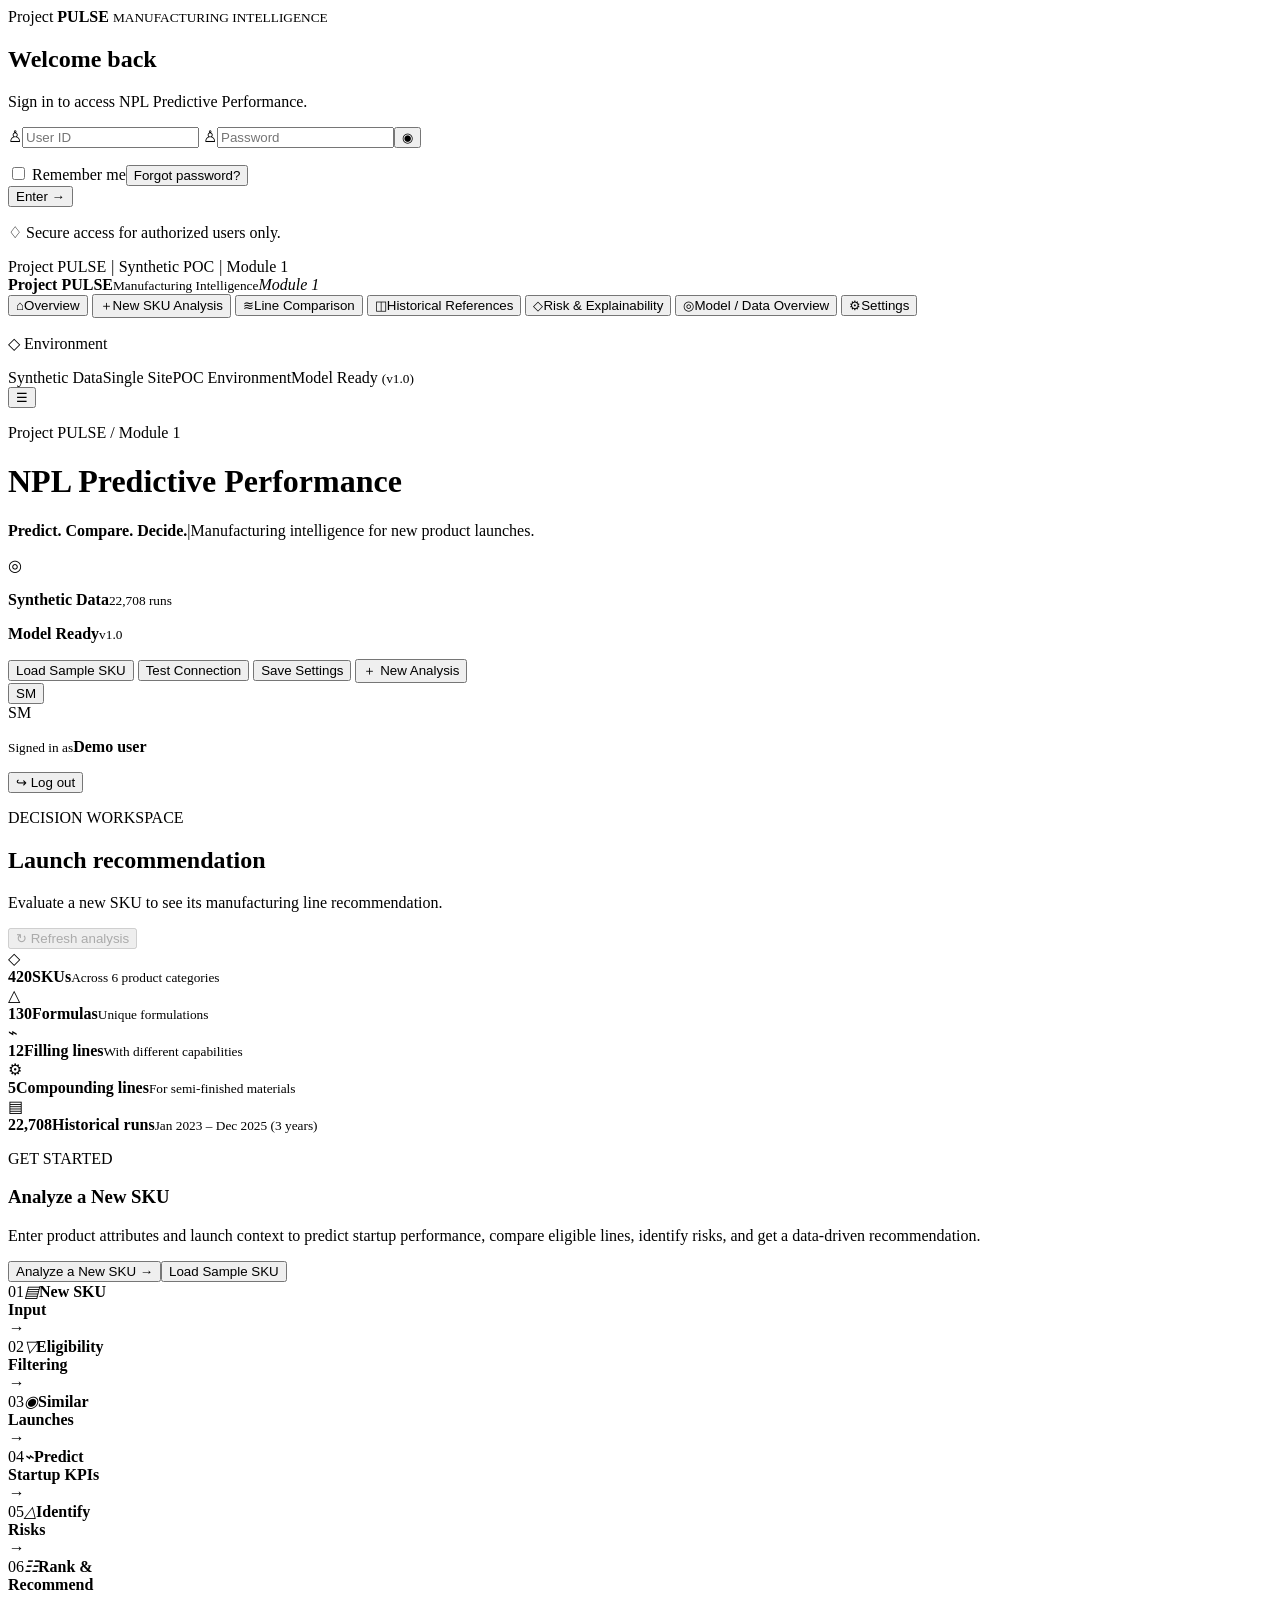
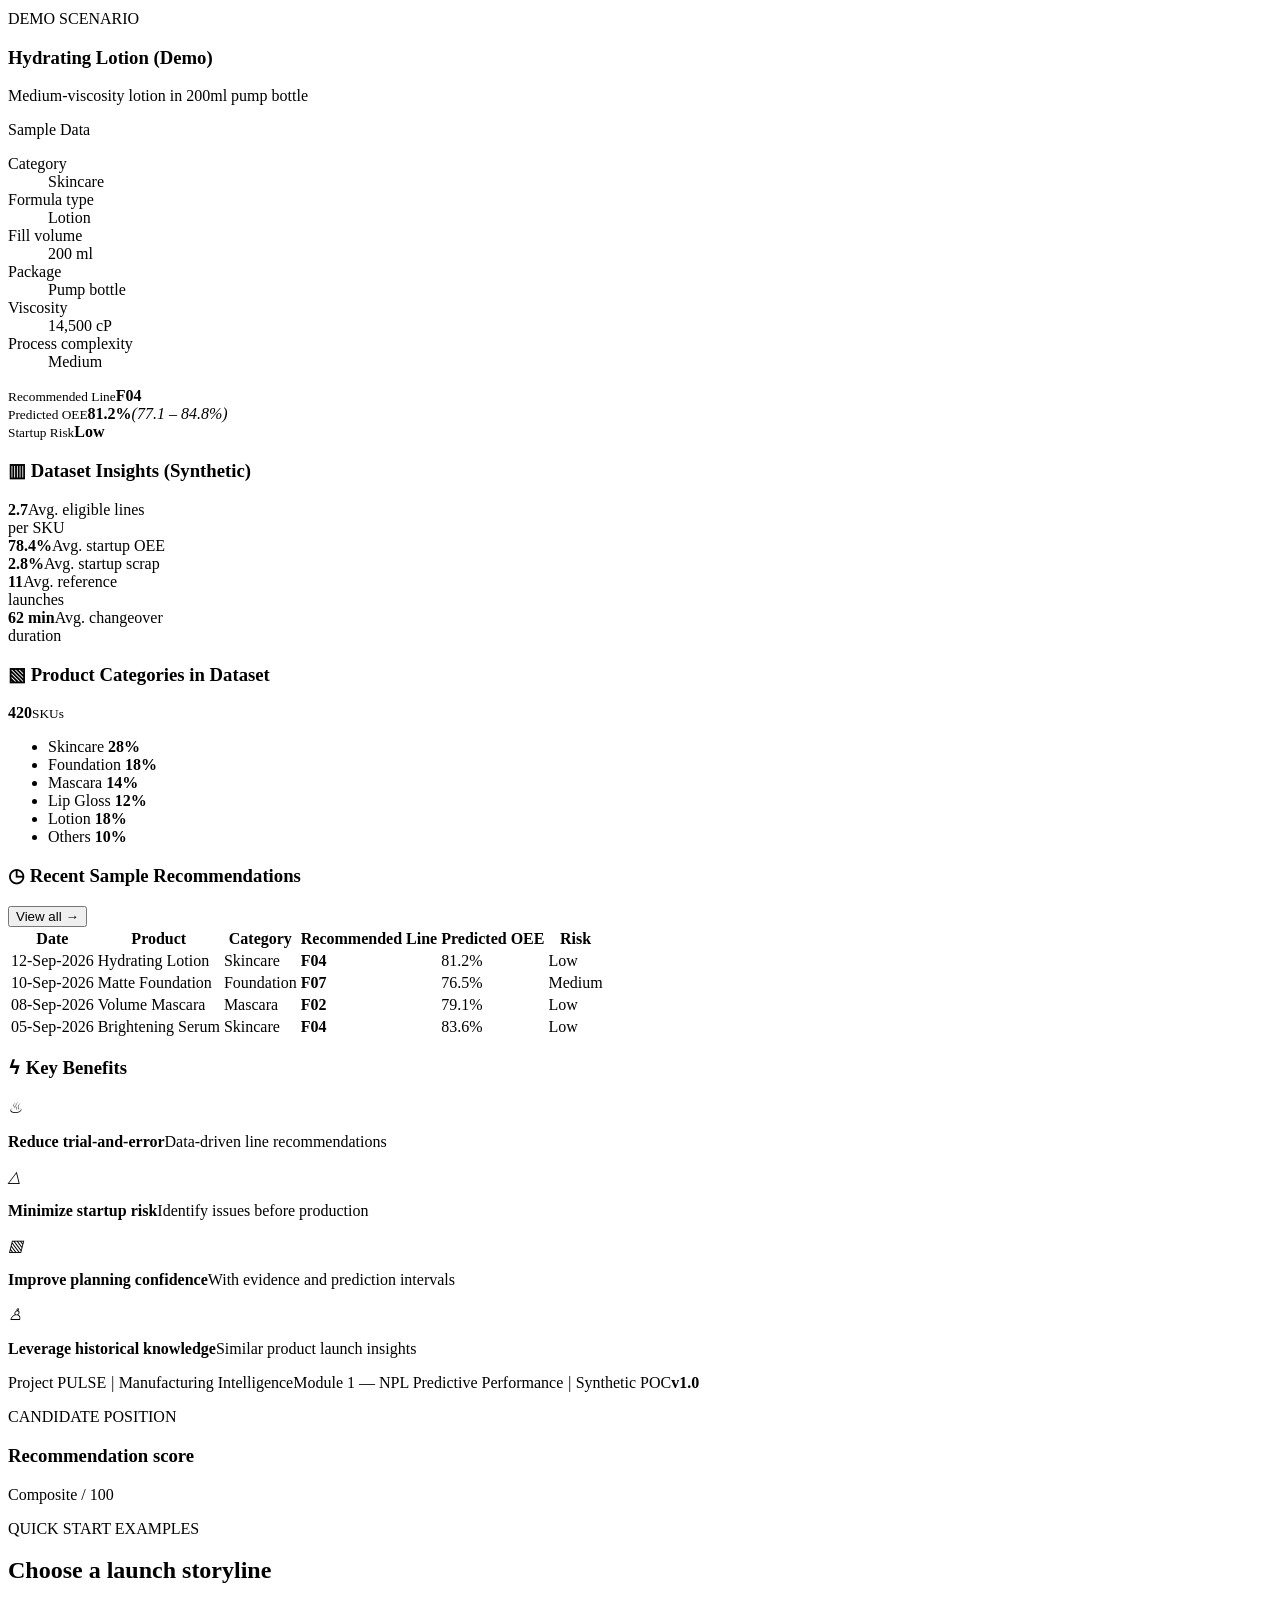
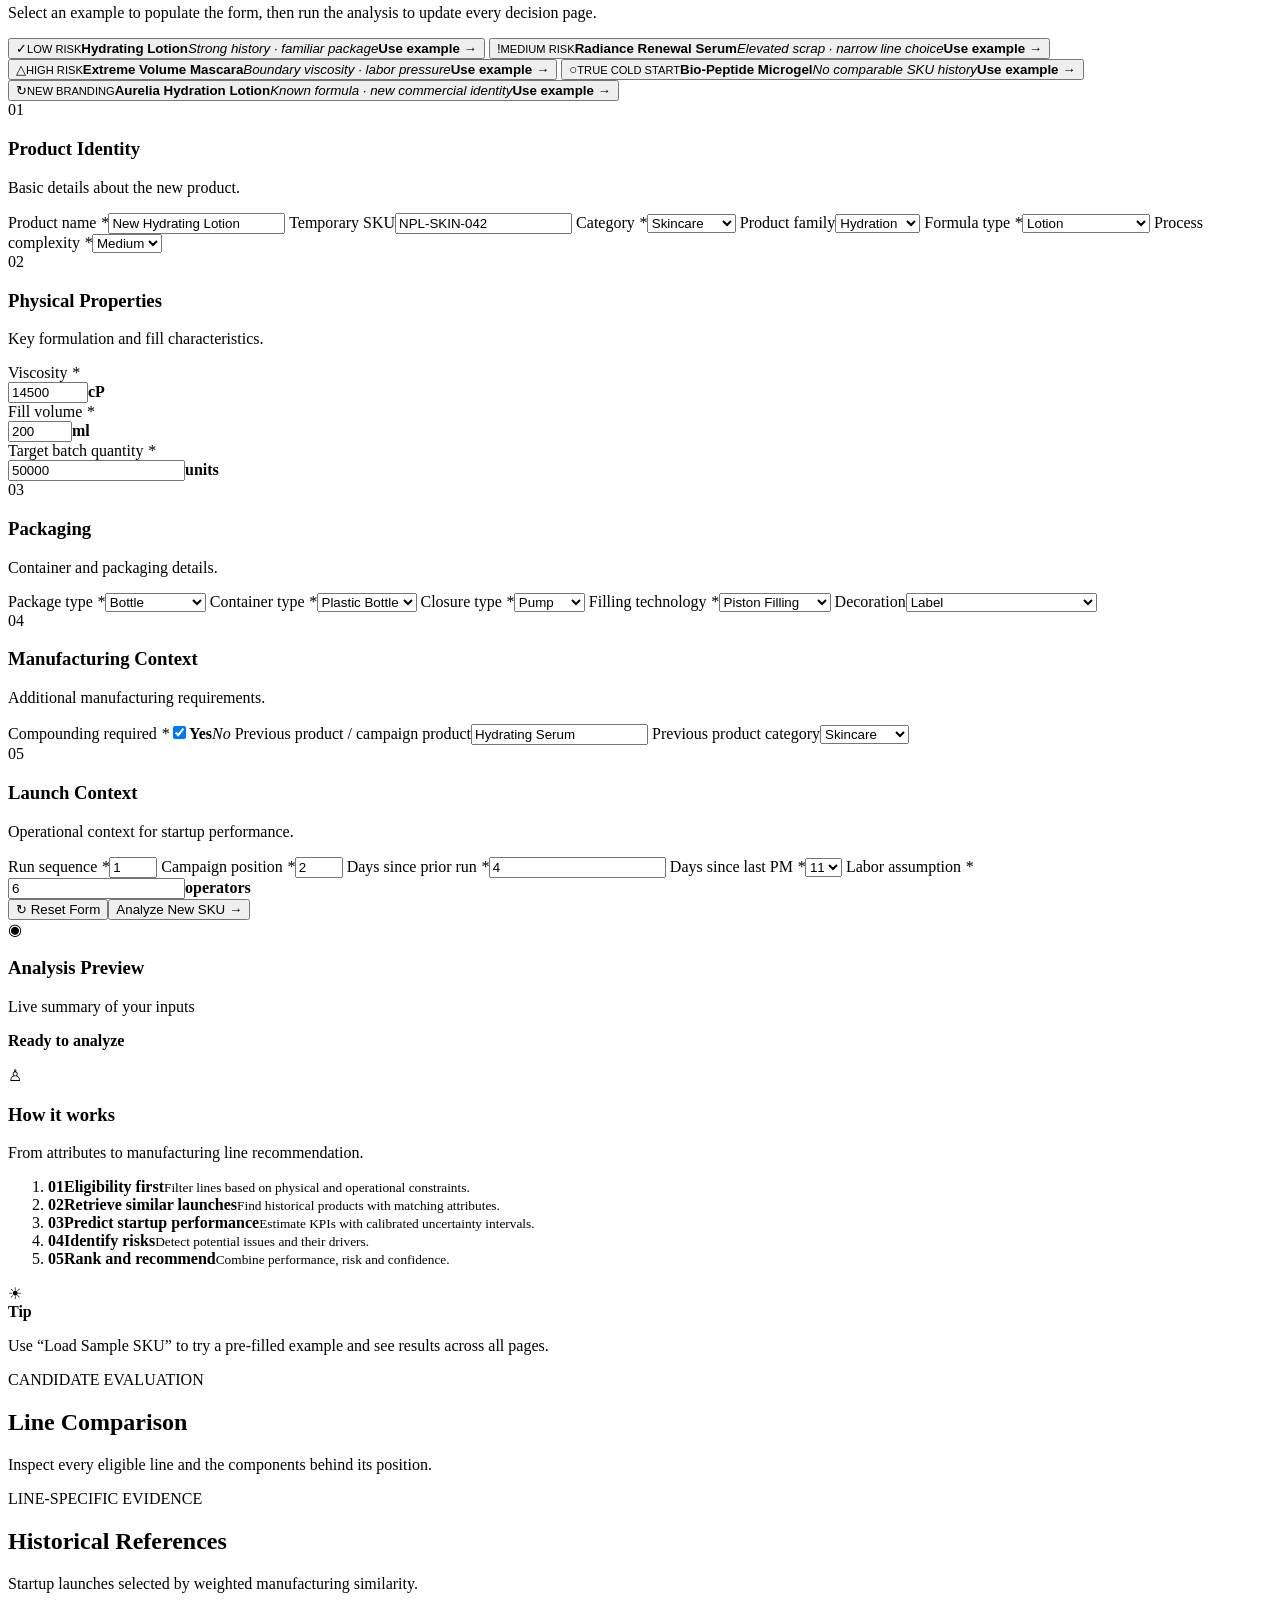
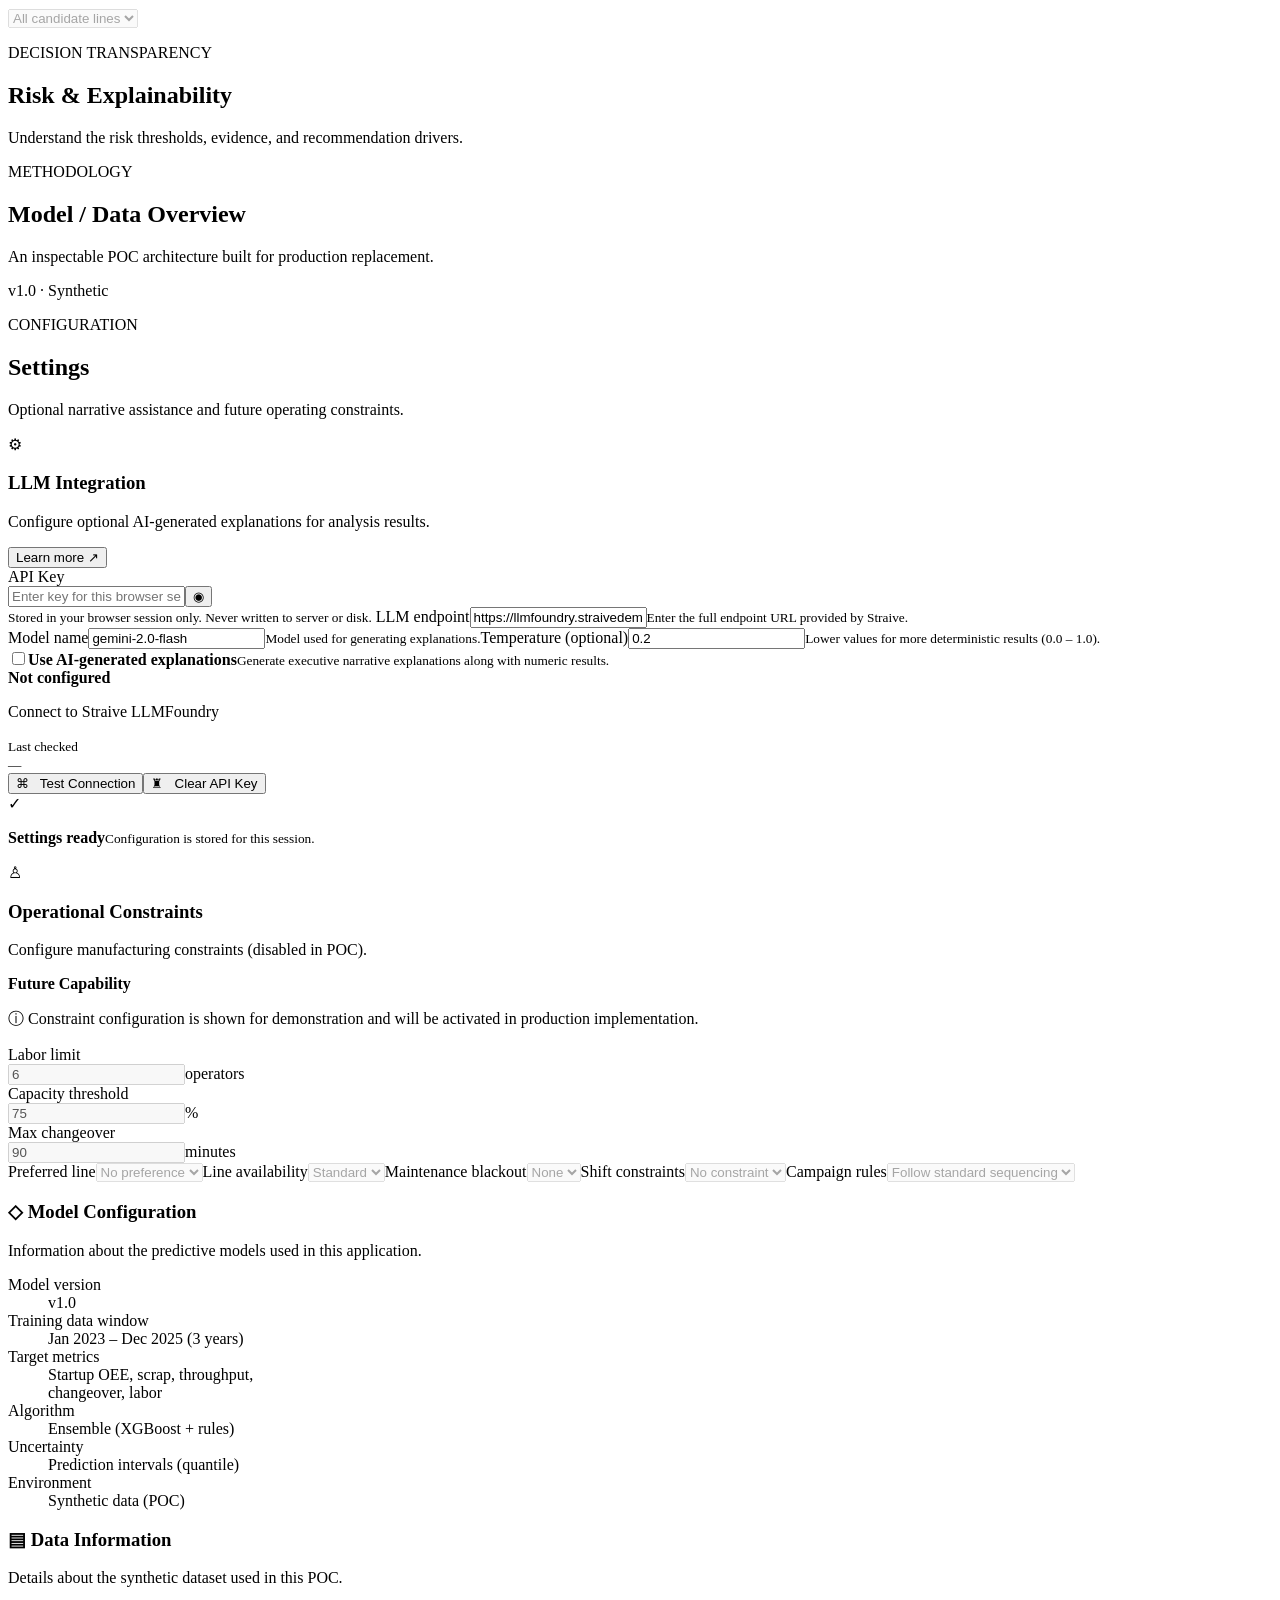
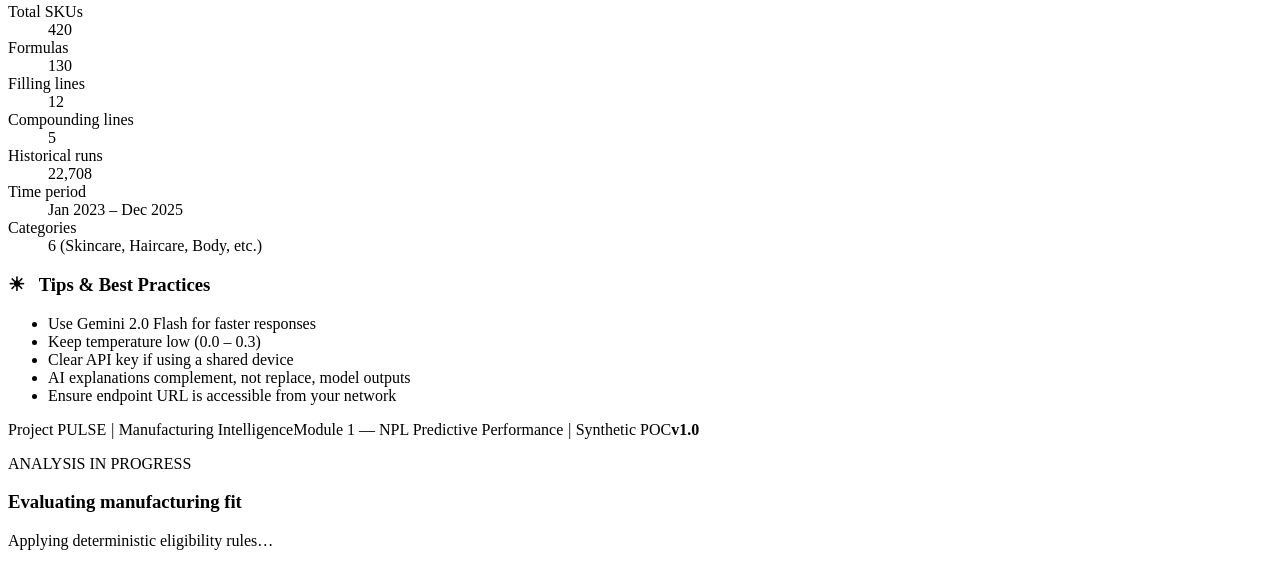
==== commit eb1be1db: "Add cold start and rebrand scenarios" ====
--- a/app/templates/index.html
+++ b/app/templates/index.html
@@ -143,10 +143,13 @@
               <button class="scenario-option low selected" type="button" data-scenario="low"><span class="scenario-icon">✓</span><span><small>LOW RISK</small><b>Hydrating Lotion</b><em>Strong history · familiar package</em></span><strong>Use example →</strong></button>
               <button class="scenario-option medium" type="button" data-scenario="medium"><span class="scenario-icon">!</span><span><small>MEDIUM RISK</small><b>Radiance Renewal Serum</b><em>Elevated scrap · narrow line choice</em></span><strong>Use example →</strong></button>
               <button class="scenario-option high" type="button" data-scenario="high"><span class="scenario-icon">△</span><span><small>HIGH RISK</small><b>Extreme Volume Mascara</b><em>Boundary viscosity · labor pressure</em></span><strong>Use example →</strong></button>
+              <button class="scenario-option cold" type="button" data-scenario="cold"><span class="scenario-icon">○</span><span><small>TRUE COLD START</small><b>Bio-Peptide Microgel</b><em>No comparable SKU history</em></span><strong>Use example →</strong></button>
+              <button class="scenario-option rebrand" type="button" data-scenario="rebrand"><span class="scenario-icon">↻</span><span><small>NEW BRANDING</small><b>Aurelia Hydration Lotion</b><em>Known formula · new commercial identity</em></span><strong>Use example →</strong></button>
             </div>
           </section>
           <div class="analysis-layout">
             <form id="analysis-form" class="card form-card">
+              <input type="hidden" name="launch_scenario" value="standard">
               <div class="form-section">
                 <div class="section-title"><span>01</span><div><h3>Product Identity</h3><p>Basic details about the new product.</p></div></div>
                 <div class="form-grid identity-grid">
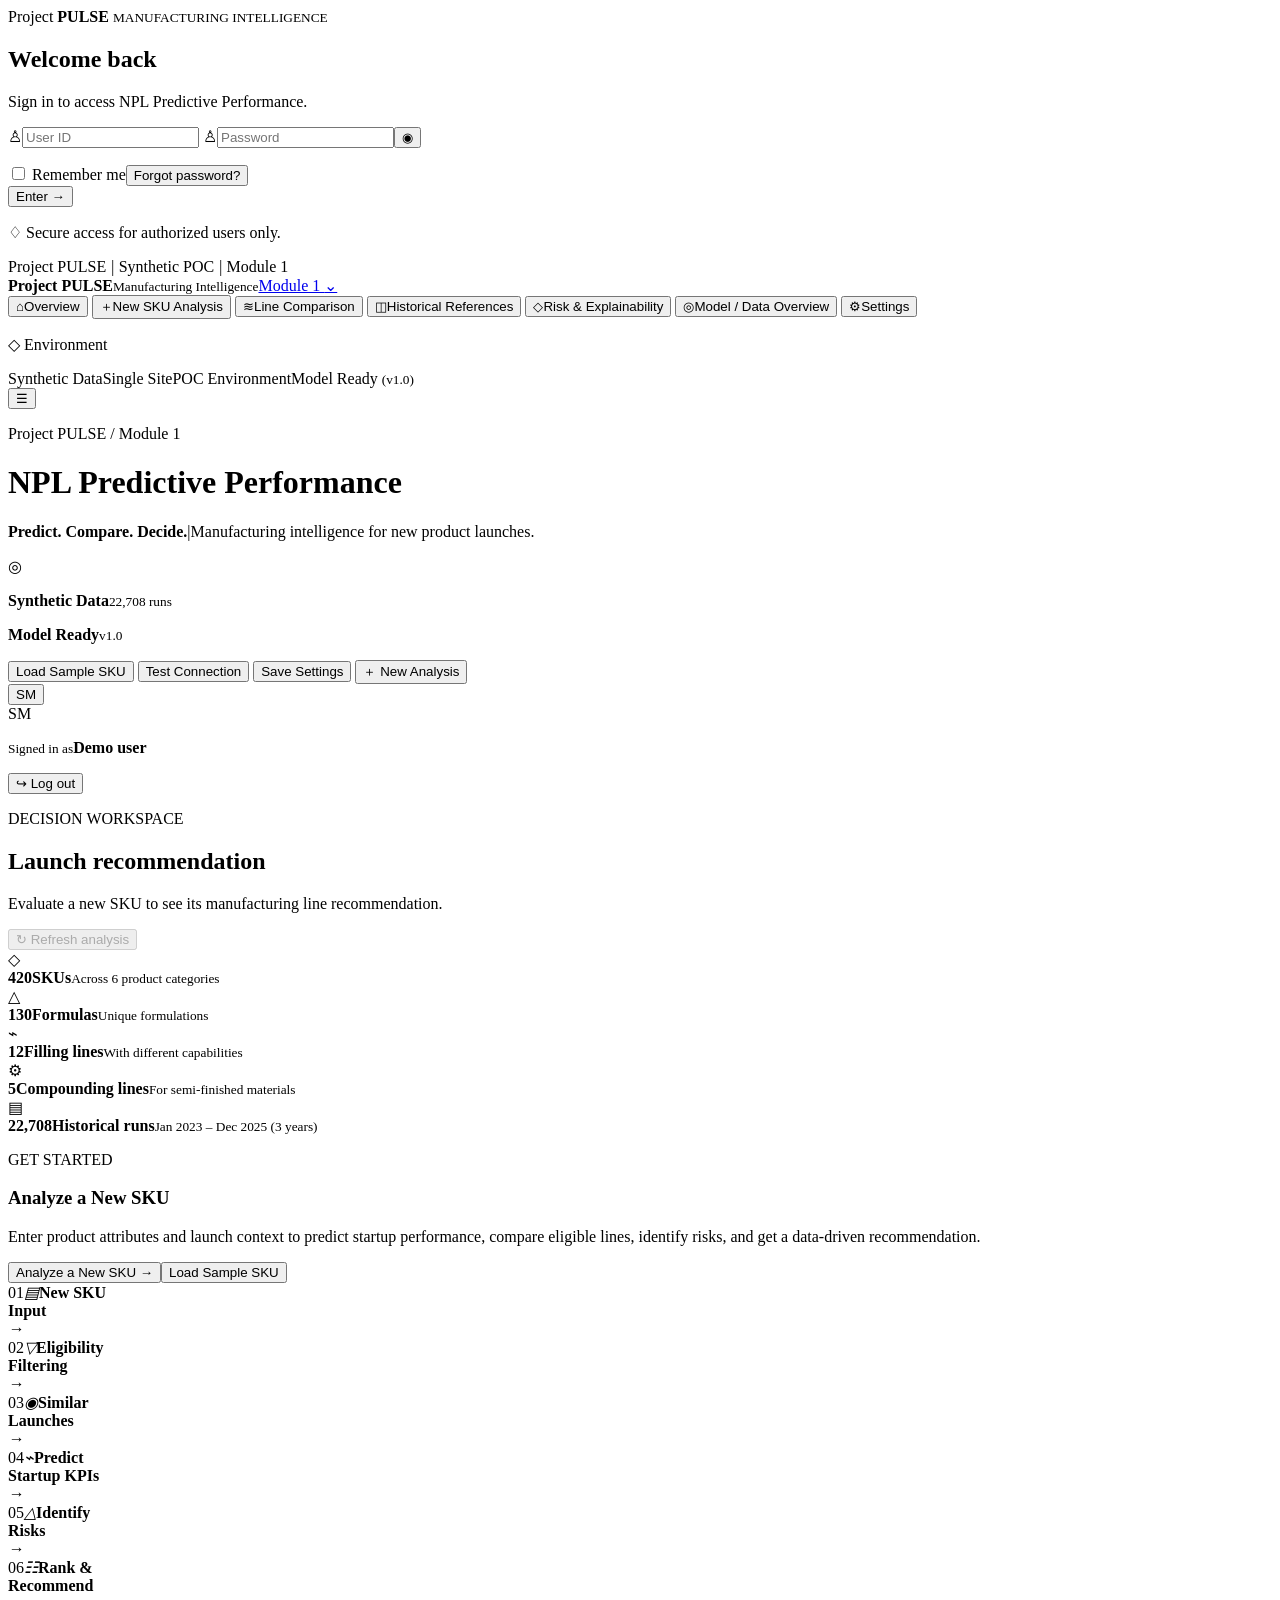
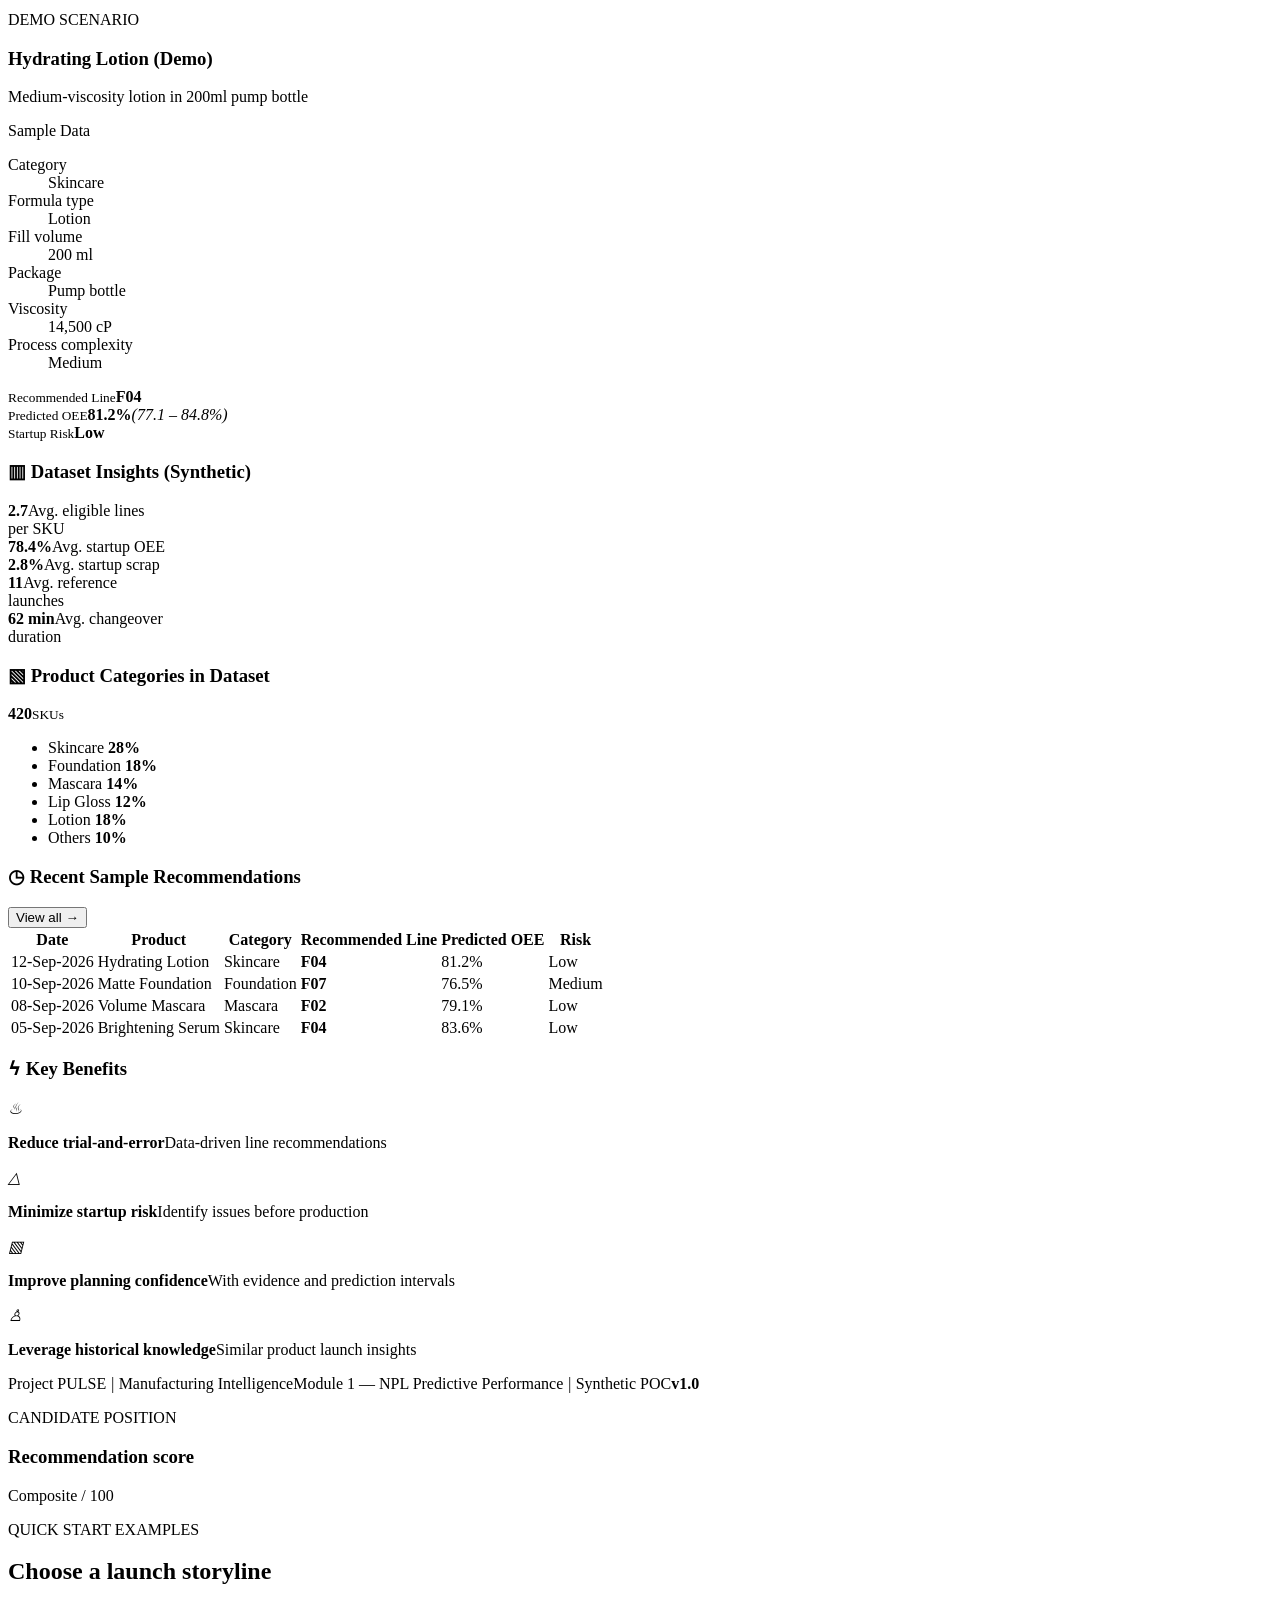
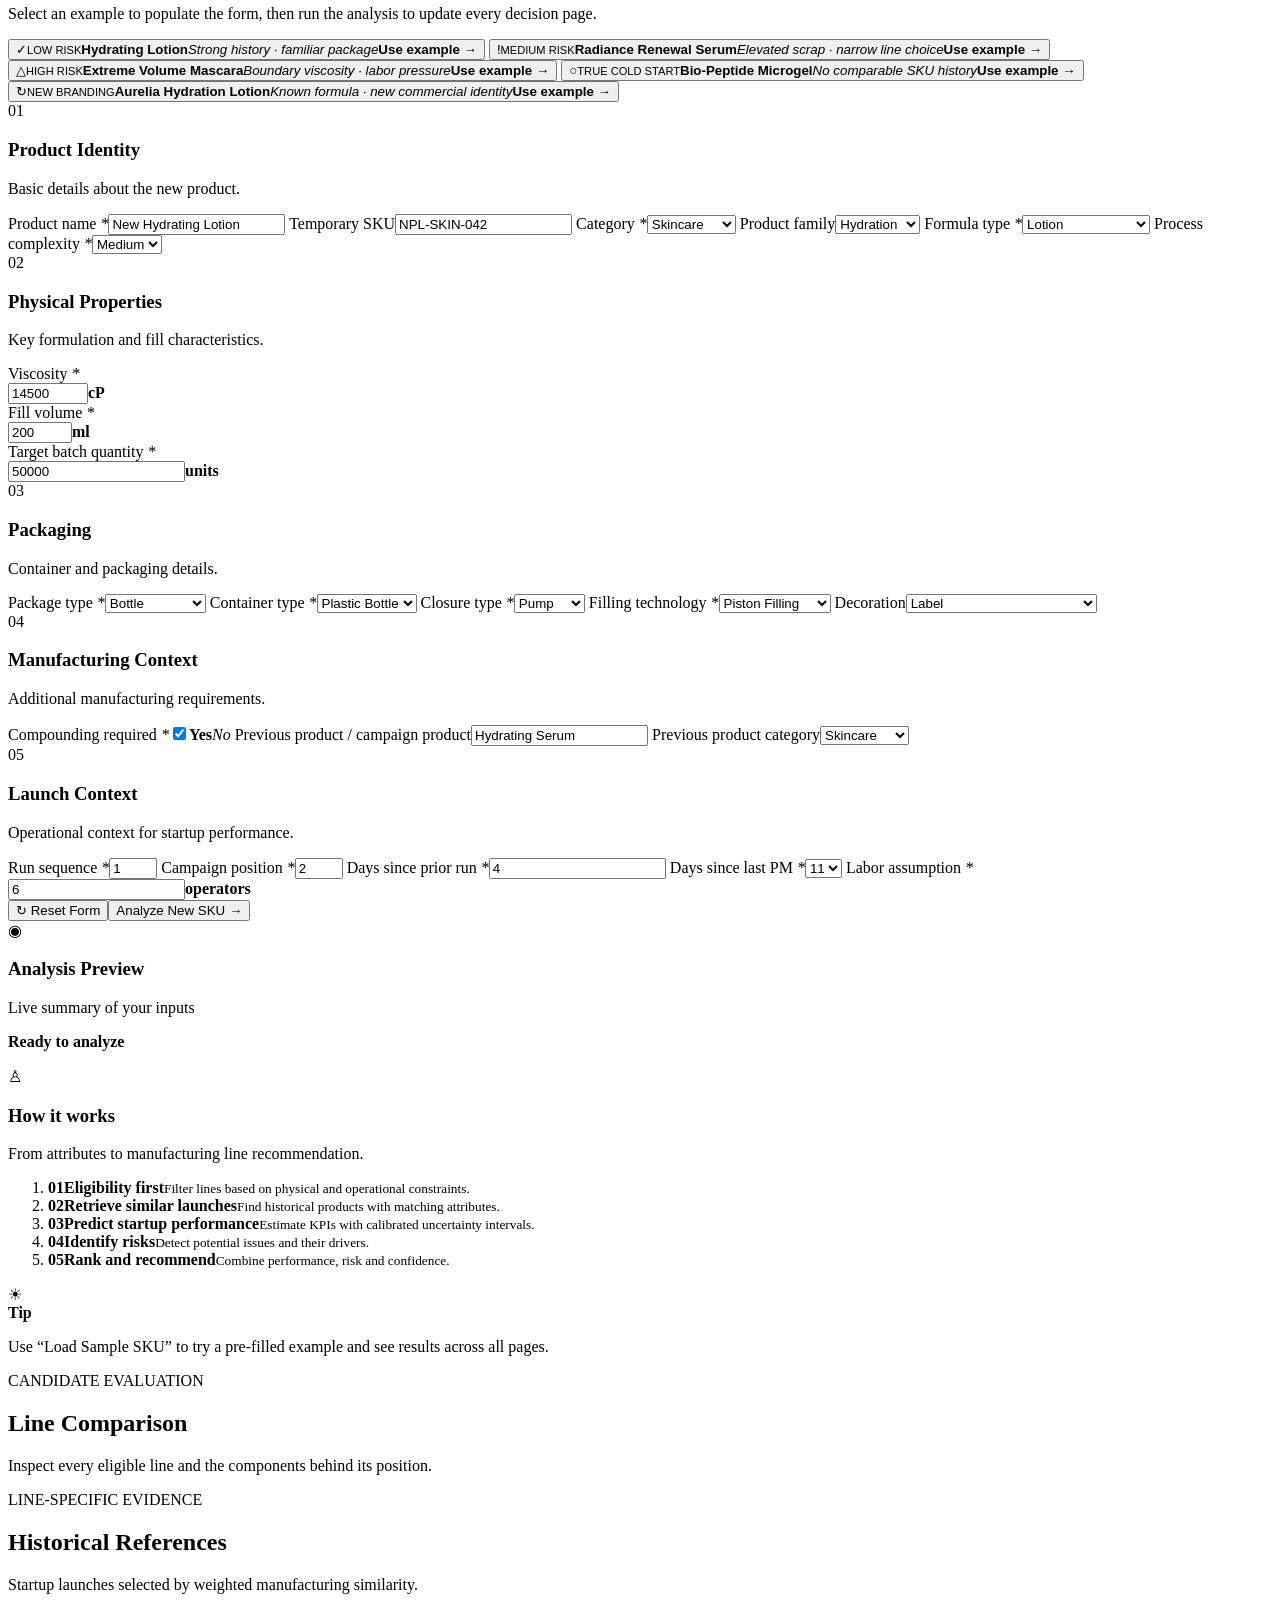
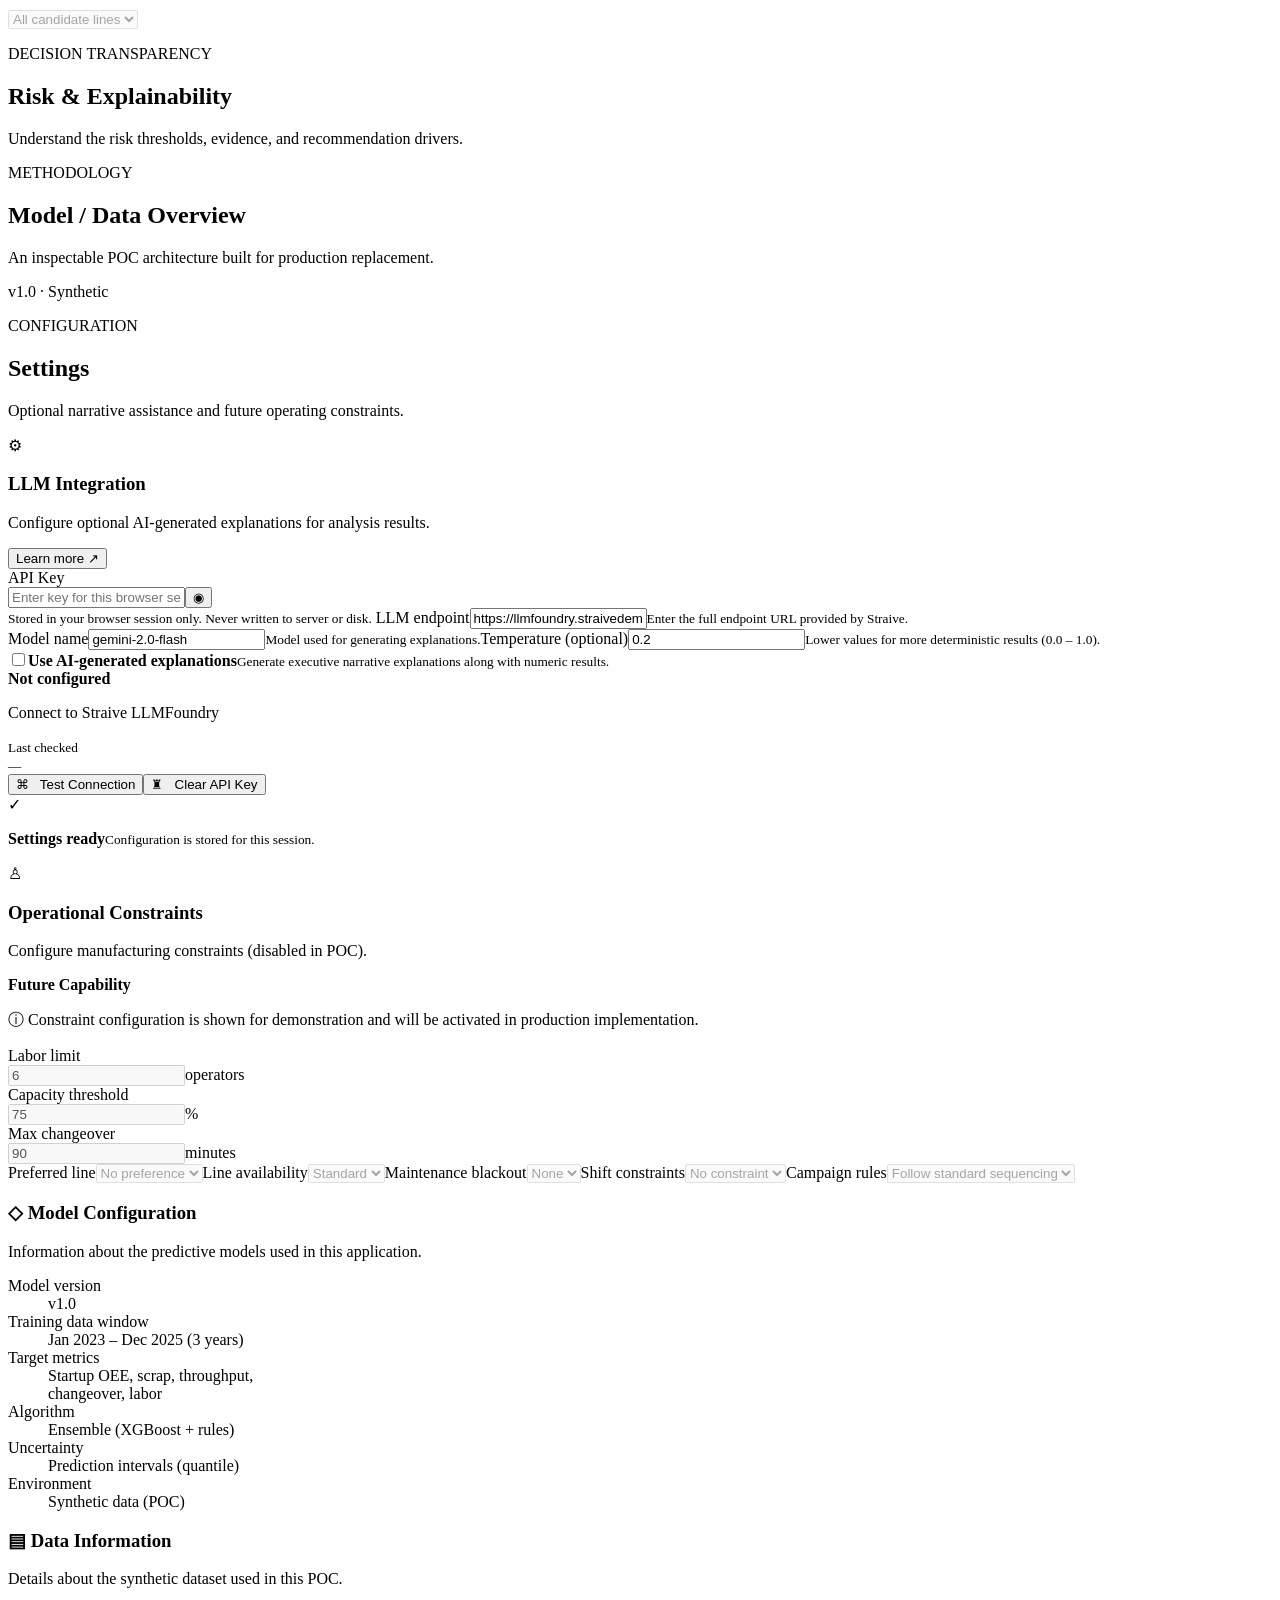
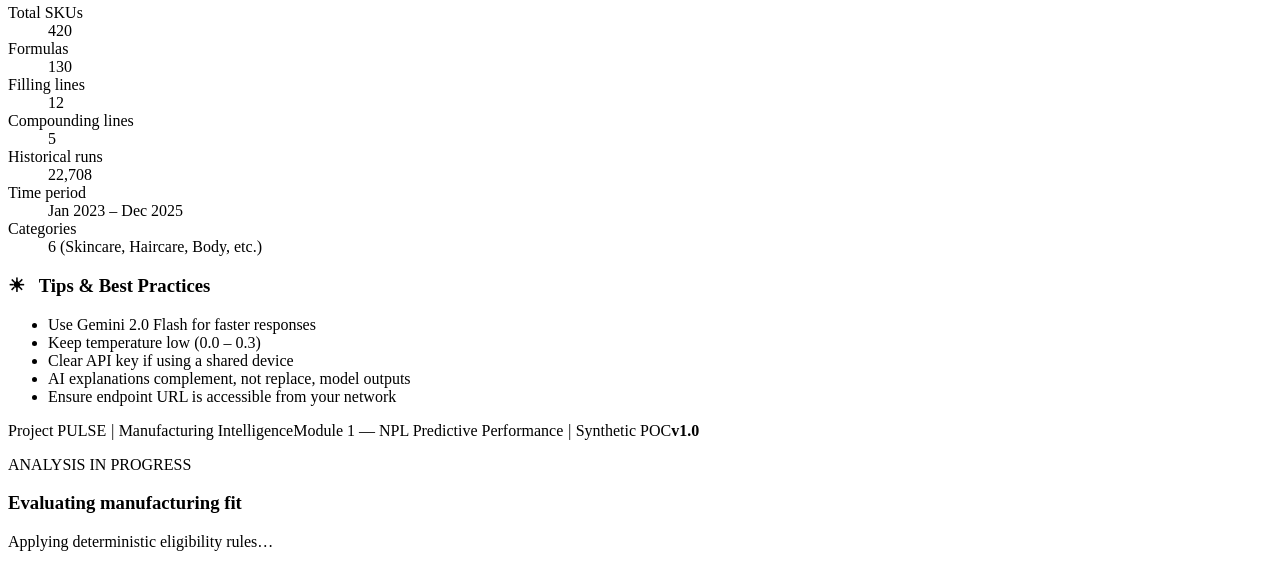
==== commit 17b853a5: "Build interactive manufacturing optimization module" ====
--- a/app/templates/index.html
+++ b/app/templates/index.html
@@ -43,7 +43,7 @@
     <aside class="sidebar" id="sidebar">
       <div class="brand">
         <div class="brand-mark"><span></span><span></span><span></span></div>
-        <div><strong>Project PULSE</strong><small>Manufacturing Intelligence</small><em>Module 1</em></div>
+        <div><strong>Project PULSE</strong><small>Manufacturing Intelligence</small><a class="module-one-switch" href="/module2" title="Open Manufacturing Optimisation">Module 1 <span>⌄</span></a></div>
       </div>
       <nav class="nav" aria-label="Application navigation">
         <button class="nav-item active" data-view="overview"><span class="nav-icon">⌂</span><span>Overview</span></button>
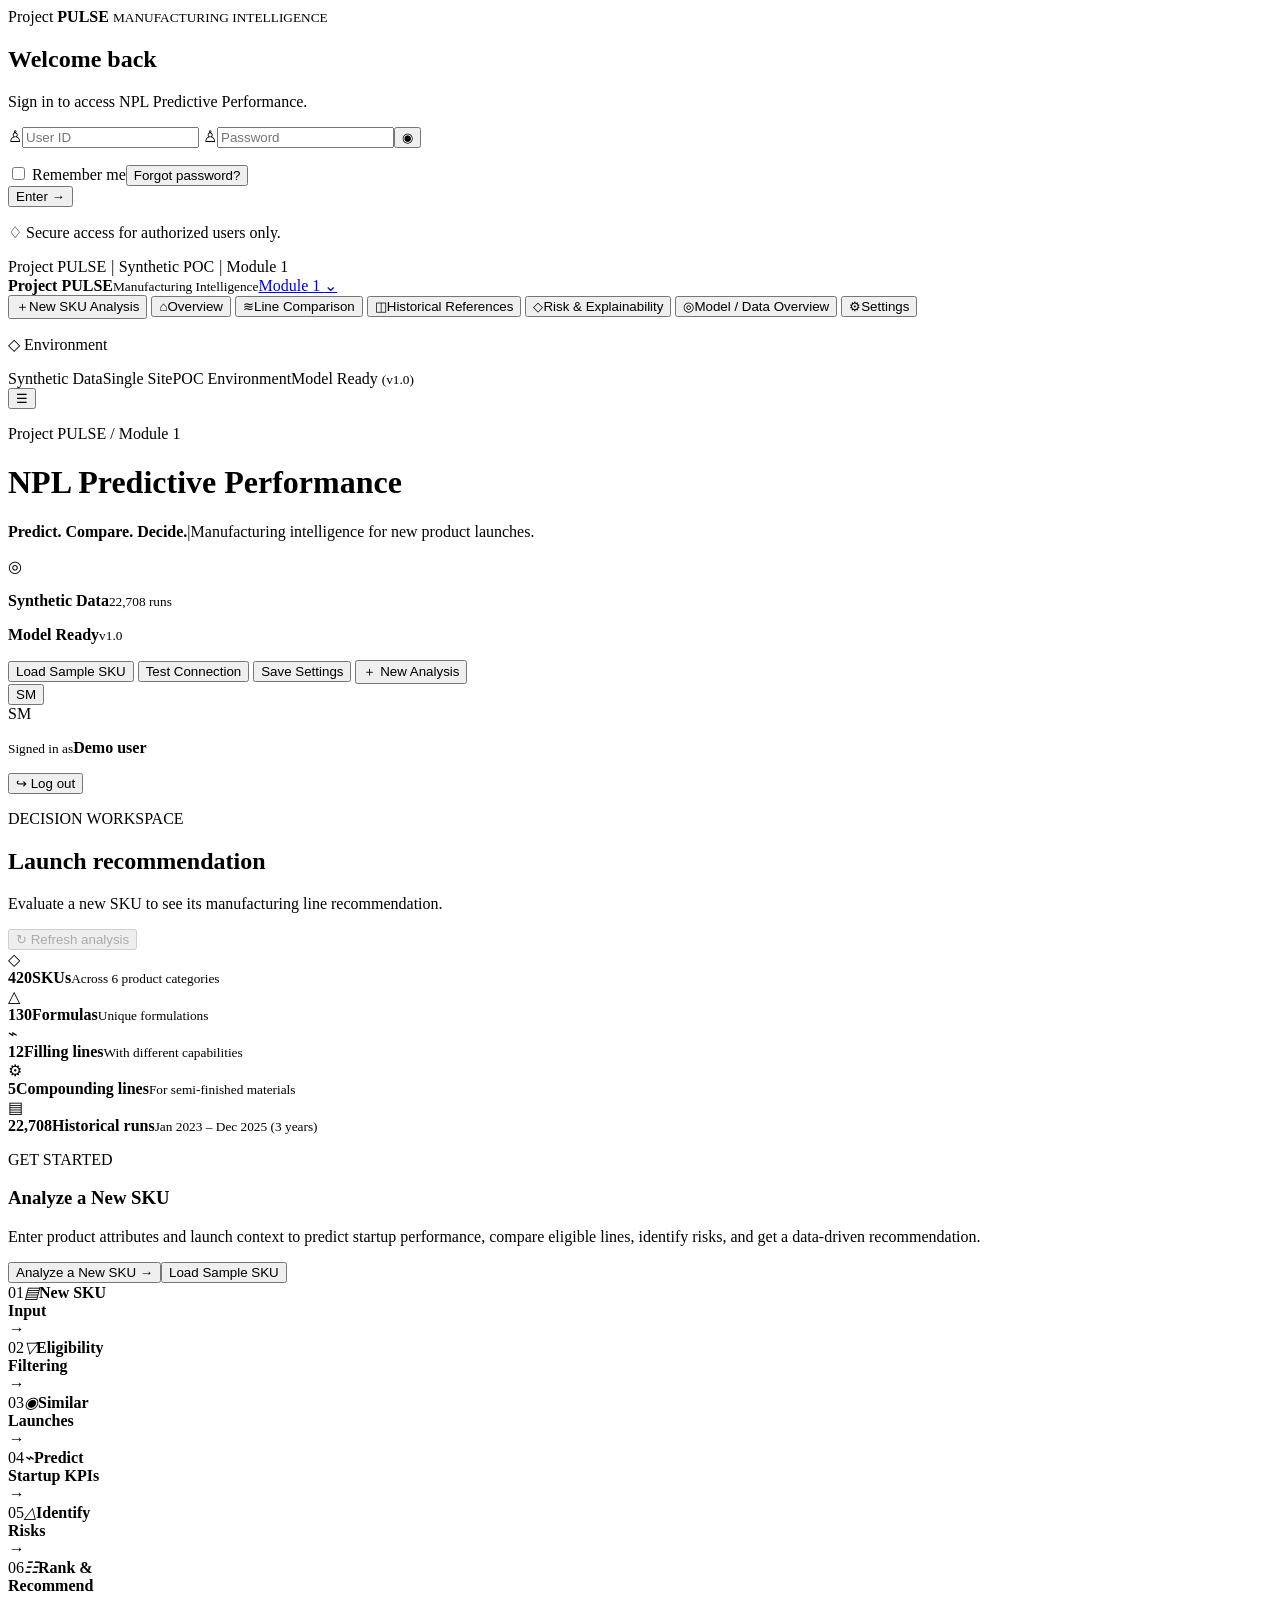
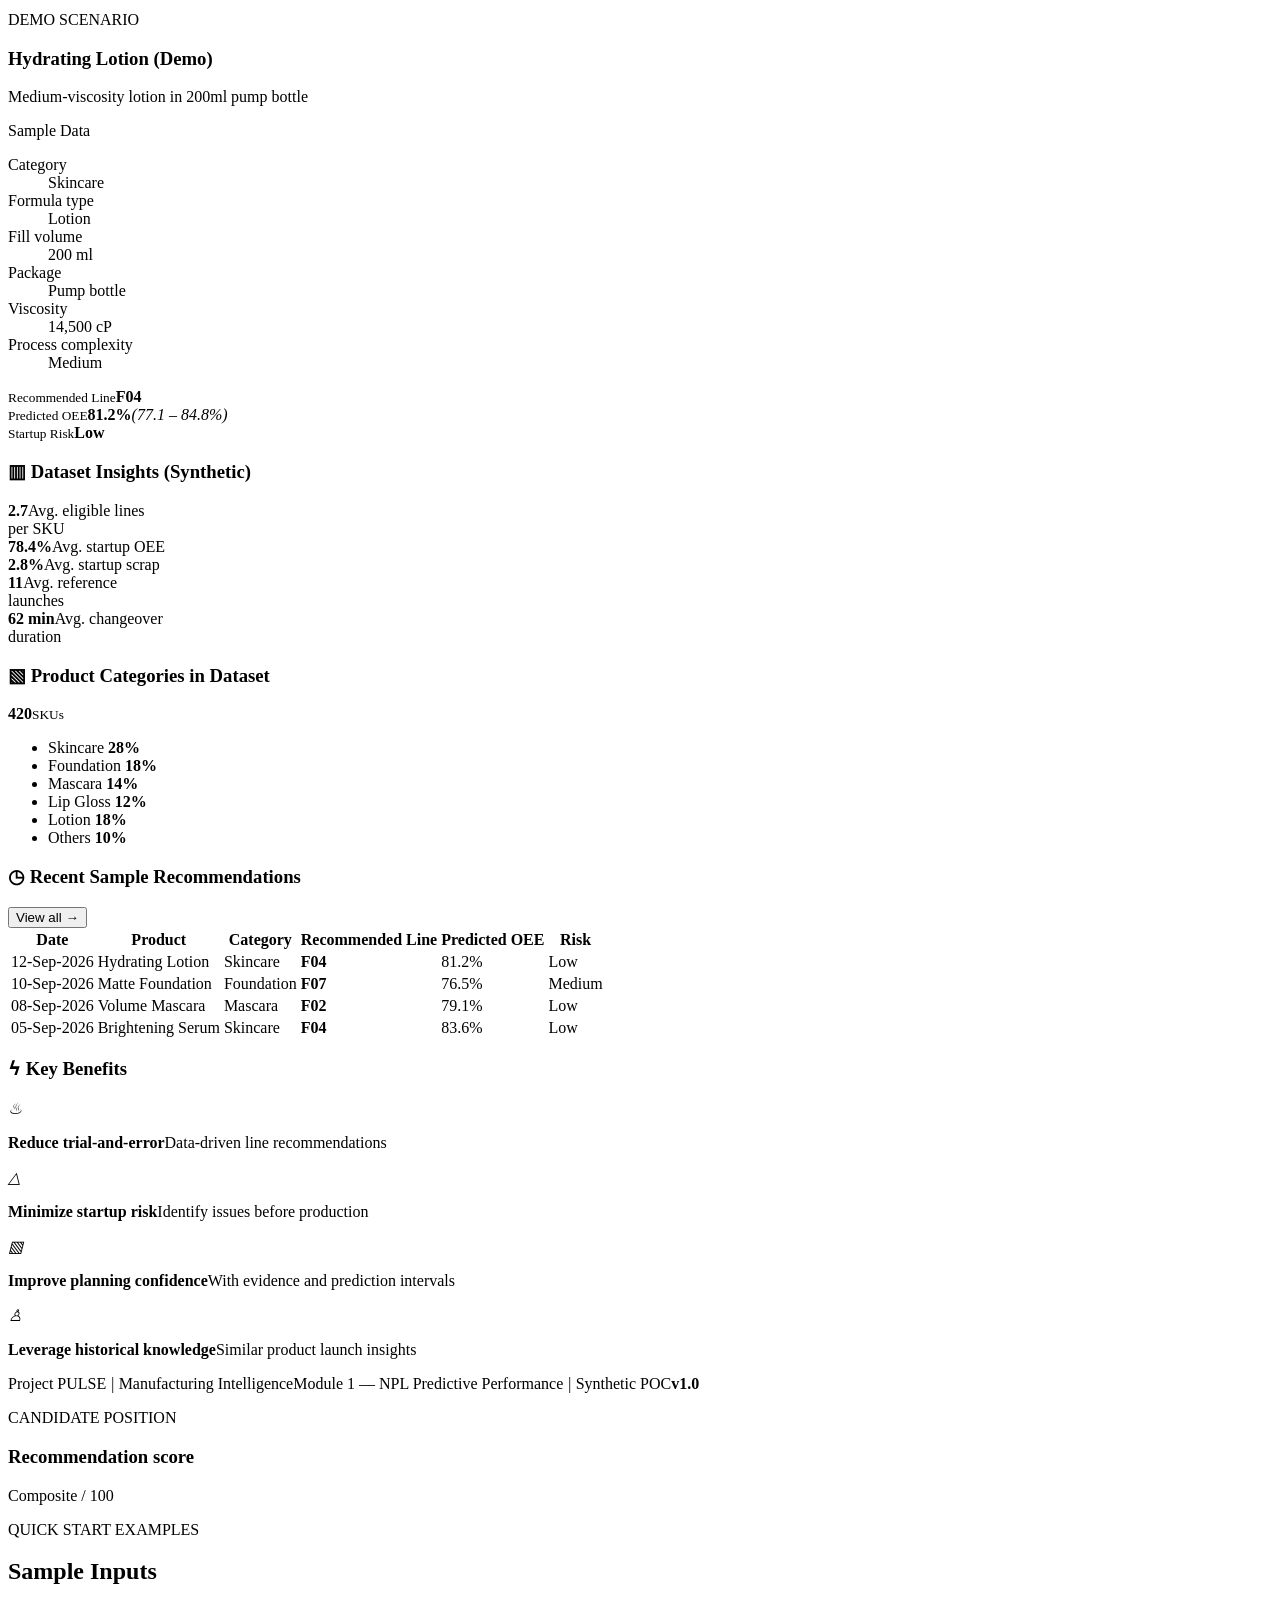
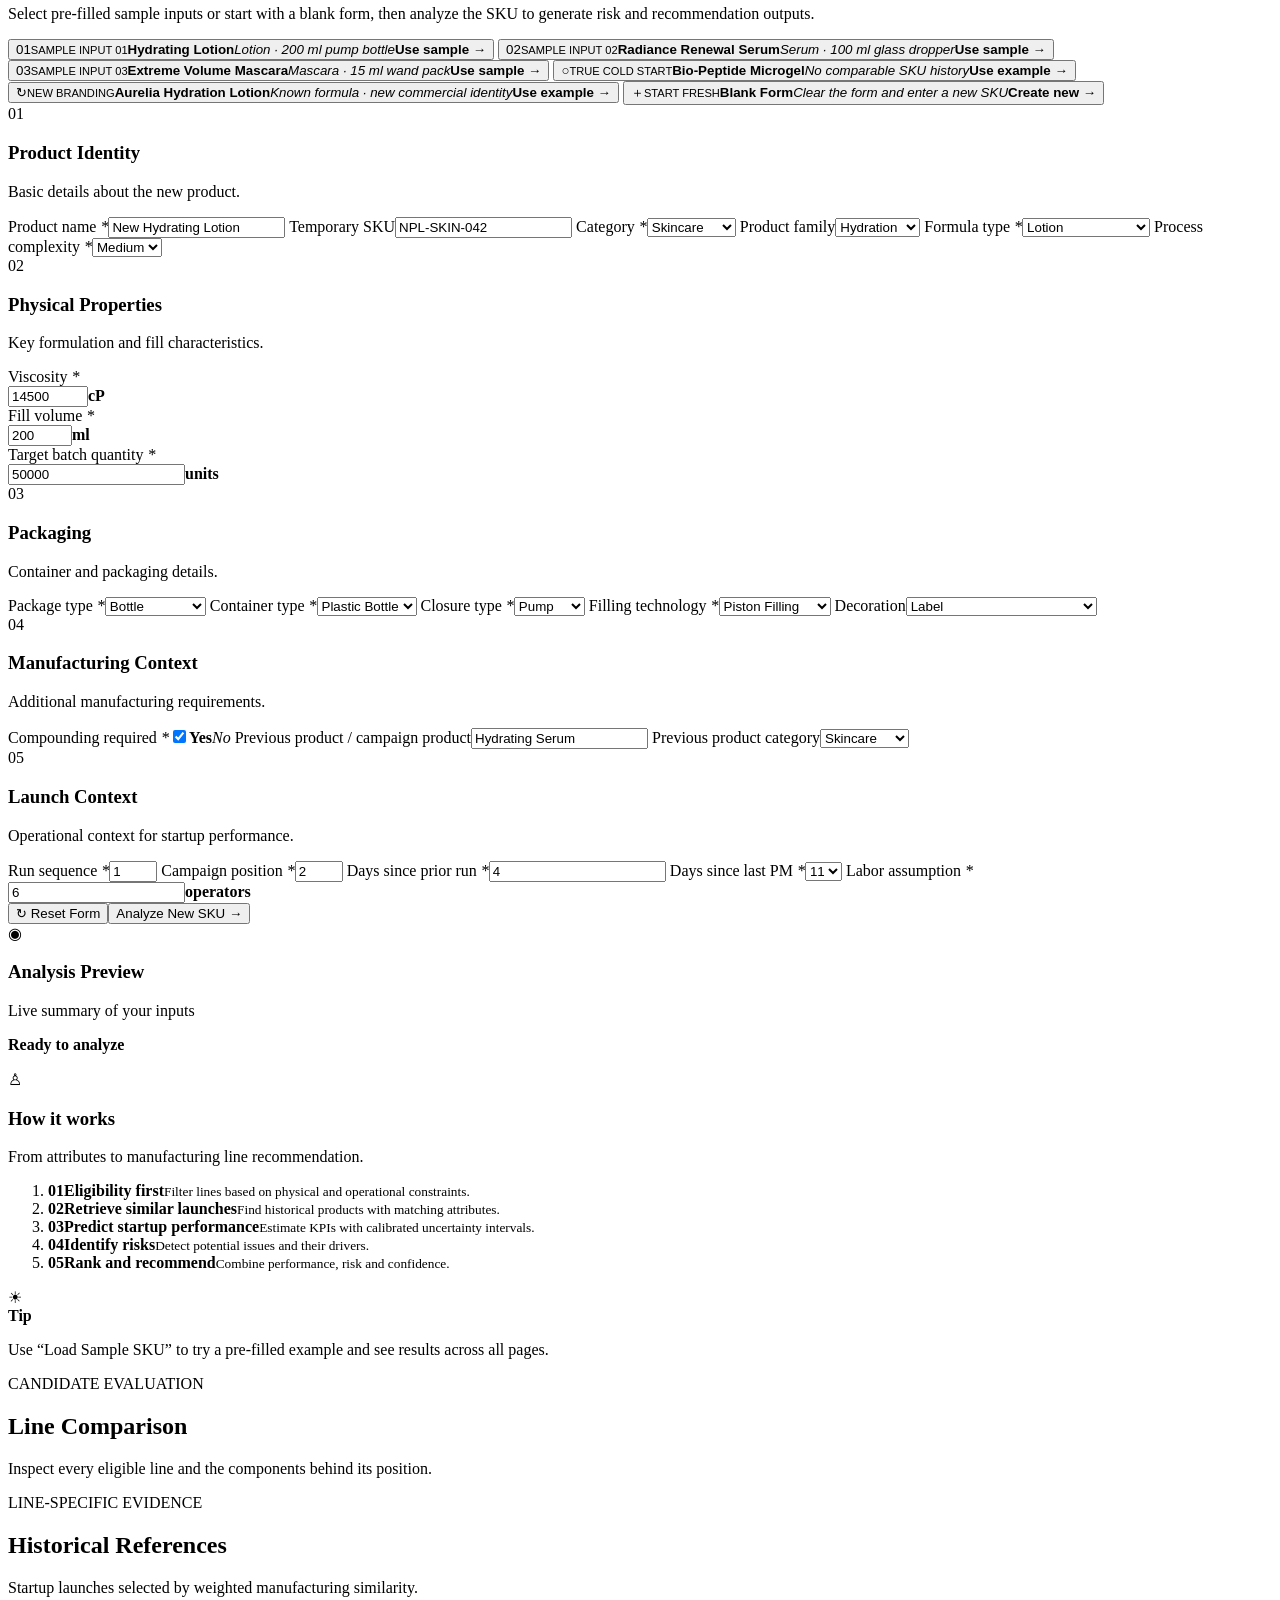
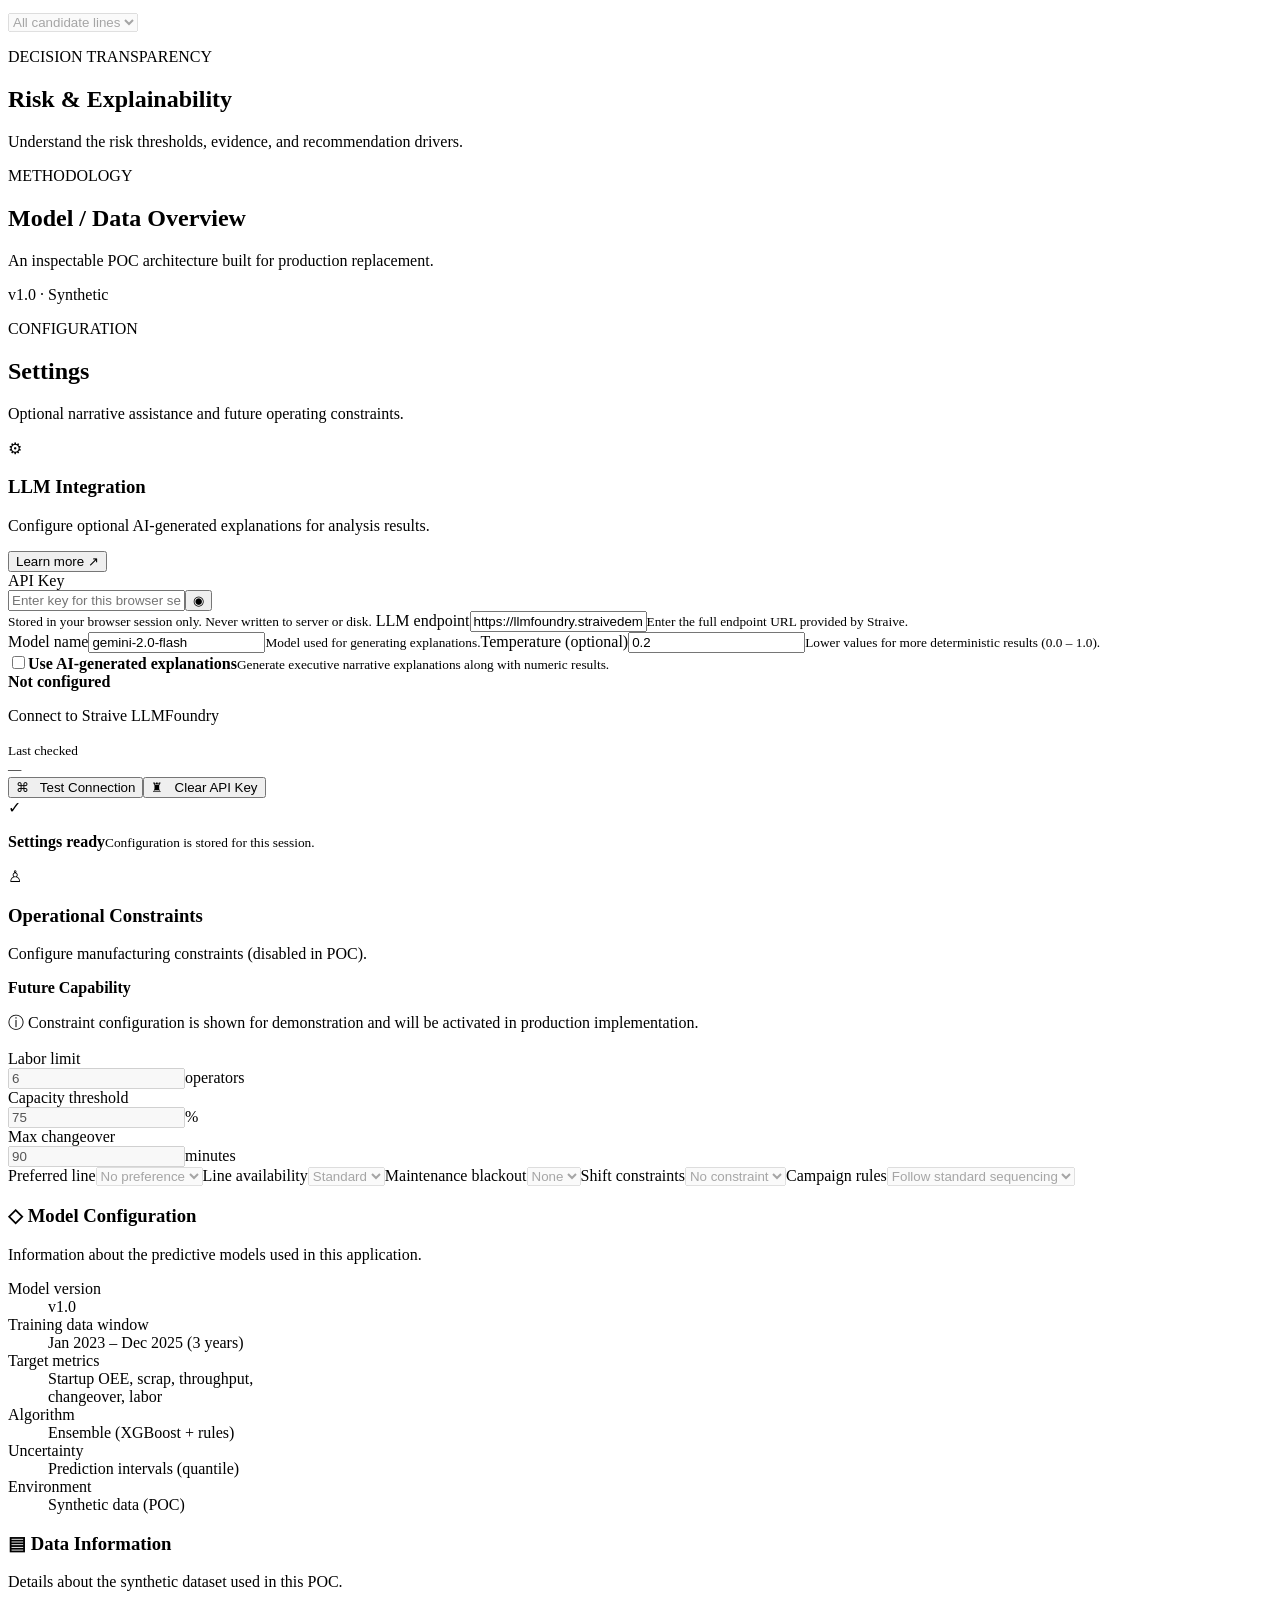
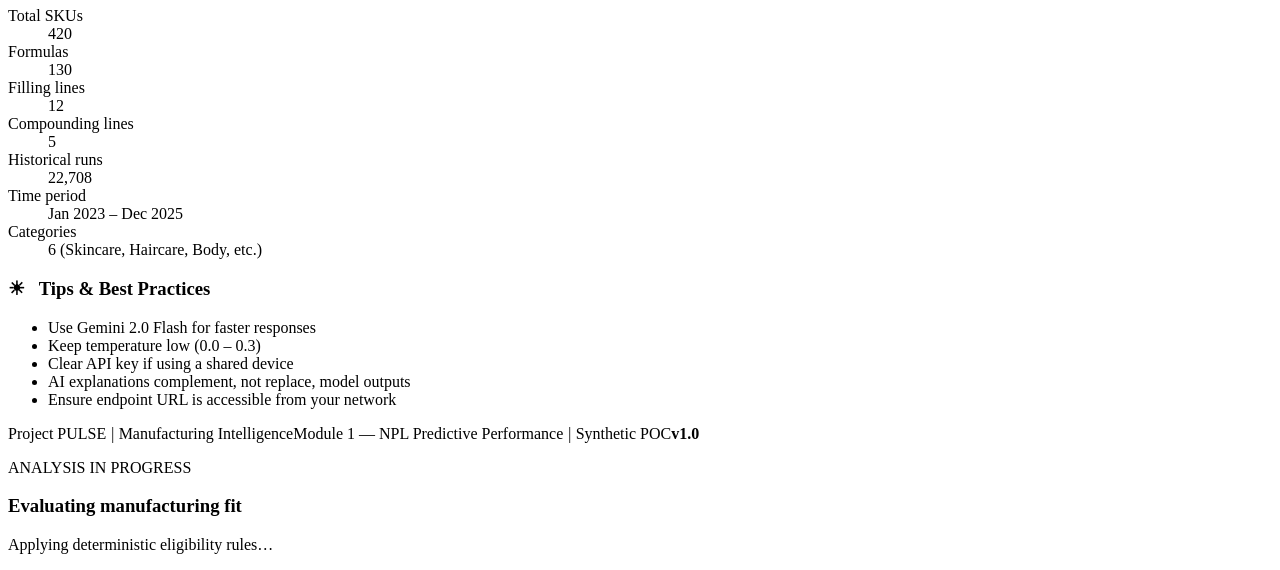
==== commit e55ef8d1: "Refine Module 1 analysis entry flow" ====
--- a/app/templates/index.html
+++ b/app/templates/index.html
@@ -46,8 +46,8 @@
         <div><strong>Project PULSE</strong><small>Manufacturing Intelligence</small><a class="module-one-switch" href="/module2" title="Open Manufacturing Optimisation">Module 1 <span>⌄</span></a></div>
       </div>
       <nav class="nav" aria-label="Application navigation">
-        <button class="nav-item active" data-view="overview"><span class="nav-icon">⌂</span><span>Overview</span></button>
-        <button class="nav-item" data-view="analysis"><span class="nav-icon">＋</span><span>New SKU Analysis</span></button>
+        <button class="nav-item active" data-view="analysis"><span class="nav-icon">＋</span><span>New SKU Analysis</span></button>
+        <button class="nav-item hidden" id="nav-overview" data-view="overview"><span class="nav-icon">⌂</span><span>Overview</span></button>
         <button class="nav-item" data-view="comparison"><span class="nav-icon">≋</span><span>Line Comparison</span></button>
         <button class="nav-item" data-view="references"><span class="nav-icon">◫</span><span>Historical References</span></button>
         <button class="nav-item" data-view="risks"><span class="nav-icon">◇</span><span>Risk & Explainability</span></button>
@@ -86,7 +86,7 @@
       </header>
 
       <section class="content">
-        <div class="view active" id="view-overview">
+        <div class="view" id="view-overview">
           <div class="page-heading">
             <div><p class="eyebrow">DECISION WORKSPACE</p><h2>Launch recommendation</h2><p class="subtle" id="overview-subtitle">Evaluate a new SKU to see its manufacturing line recommendation.</p></div>
             <button class="button button-secondary" id="rerun-analysis" disabled>↻ Refresh analysis</button>
@@ -136,15 +136,16 @@
           </div>
         </div>
 
-        <div class="view" id="view-analysis">
+        <div class="view active" id="view-analysis">
           <section class="scenario-picker" aria-labelledby="scenario-picker-title">
-            <div class="scenario-picker-heading"><div><p class="eyebrow">QUICK START EXAMPLES</p><h2 id="scenario-picker-title">Choose a launch storyline</h2></div><p>Select an example to populate the form, then run the analysis to update every decision page.</p></div>
+            <div class="scenario-picker-heading"><div><p class="eyebrow">QUICK START EXAMPLES</p><h2 id="scenario-picker-title">Sample Inputs</h2></div><p>Select pre-filled sample inputs or start with a blank form, then analyze the SKU to generate risk and recommendation outputs.</p></div>
             <div class="scenario-options">
-              <button class="scenario-option low selected" type="button" data-scenario="low"><span class="scenario-icon">✓</span><span><small>LOW RISK</small><b>Hydrating Lotion</b><em>Strong history · familiar package</em></span><strong>Use example →</strong></button>
-              <button class="scenario-option medium" type="button" data-scenario="medium"><span class="scenario-icon">!</span><span><small>MEDIUM RISK</small><b>Radiance Renewal Serum</b><em>Elevated scrap · narrow line choice</em></span><strong>Use example →</strong></button>
-              <button class="scenario-option high" type="button" data-scenario="high"><span class="scenario-icon">△</span><span><small>HIGH RISK</small><b>Extreme Volume Mascara</b><em>Boundary viscosity · labor pressure</em></span><strong>Use example →</strong></button>
+              <button class="scenario-option sample selected" type="button" data-scenario="low"><span class="scenario-icon">01</span><span><small>SAMPLE INPUT 01</small><b>Hydrating Lotion</b><em>Lotion · 200 ml pump bottle</em></span><strong>Use sample →</strong></button>
+              <button class="scenario-option sample" type="button" data-scenario="medium"><span class="scenario-icon">02</span><span><small>SAMPLE INPUT 02</small><b>Radiance Renewal Serum</b><em>Serum · 100 ml glass dropper</em></span><strong>Use sample →</strong></button>
+              <button class="scenario-option sample" type="button" data-scenario="high"><span class="scenario-icon">03</span><span><small>SAMPLE INPUT 03</small><b>Extreme Volume Mascara</b><em>Mascara · 15 ml wand pack</em></span><strong>Use sample →</strong></button>
               <button class="scenario-option cold" type="button" data-scenario="cold"><span class="scenario-icon">○</span><span><small>TRUE COLD START</small><b>Bio-Peptide Microgel</b><em>No comparable SKU history</em></span><strong>Use example →</strong></button>
               <button class="scenario-option rebrand" type="button" data-scenario="rebrand"><span class="scenario-icon">↻</span><span><small>NEW BRANDING</small><b>Aurelia Hydration Lotion</b><em>Known formula · new commercial identity</em></span><strong>Use example →</strong></button>
+              <button class="scenario-option blank" type="button" data-scenario="blank"><span class="scenario-icon">＋</span><span><small>START FRESH</small><b>Blank Form</b><em>Clear the form and enter a new SKU</em></span><strong>Create new →</strong></button>
             </div>
           </section>
           <div class="analysis-layout">
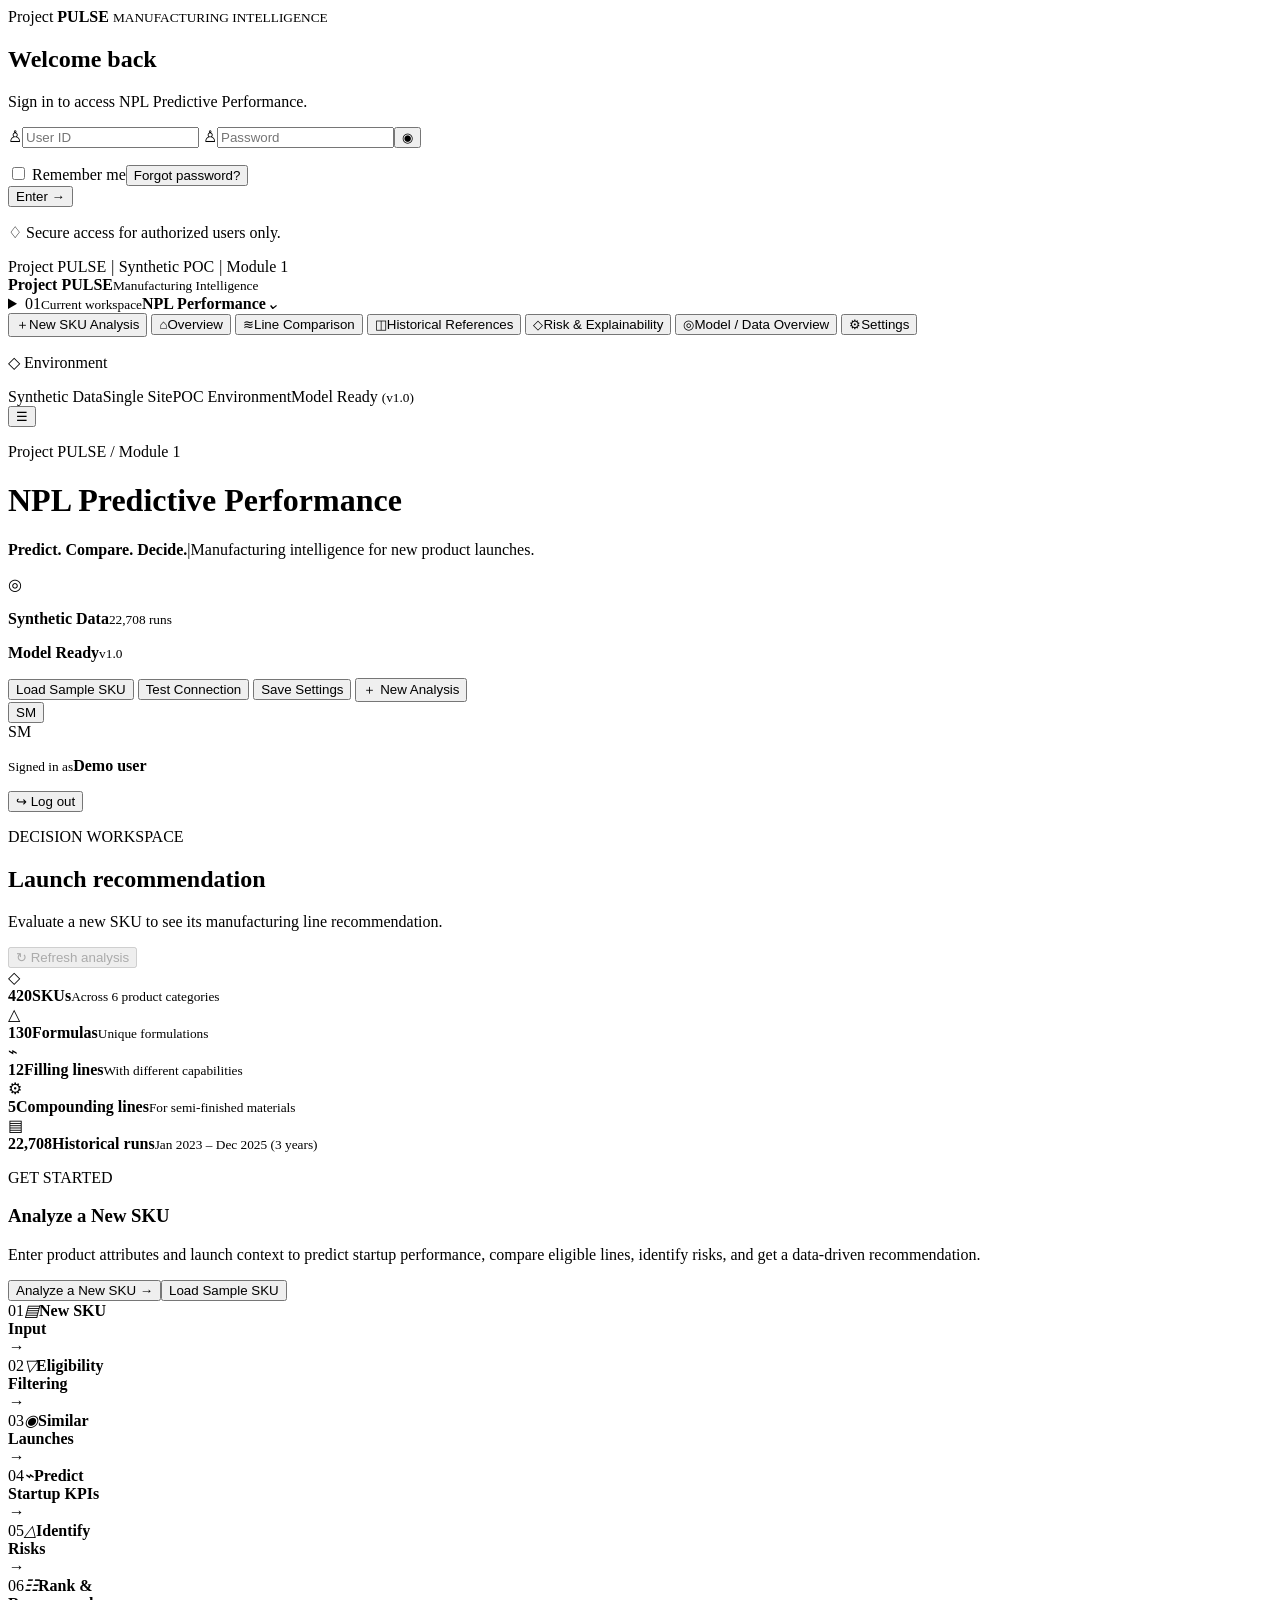
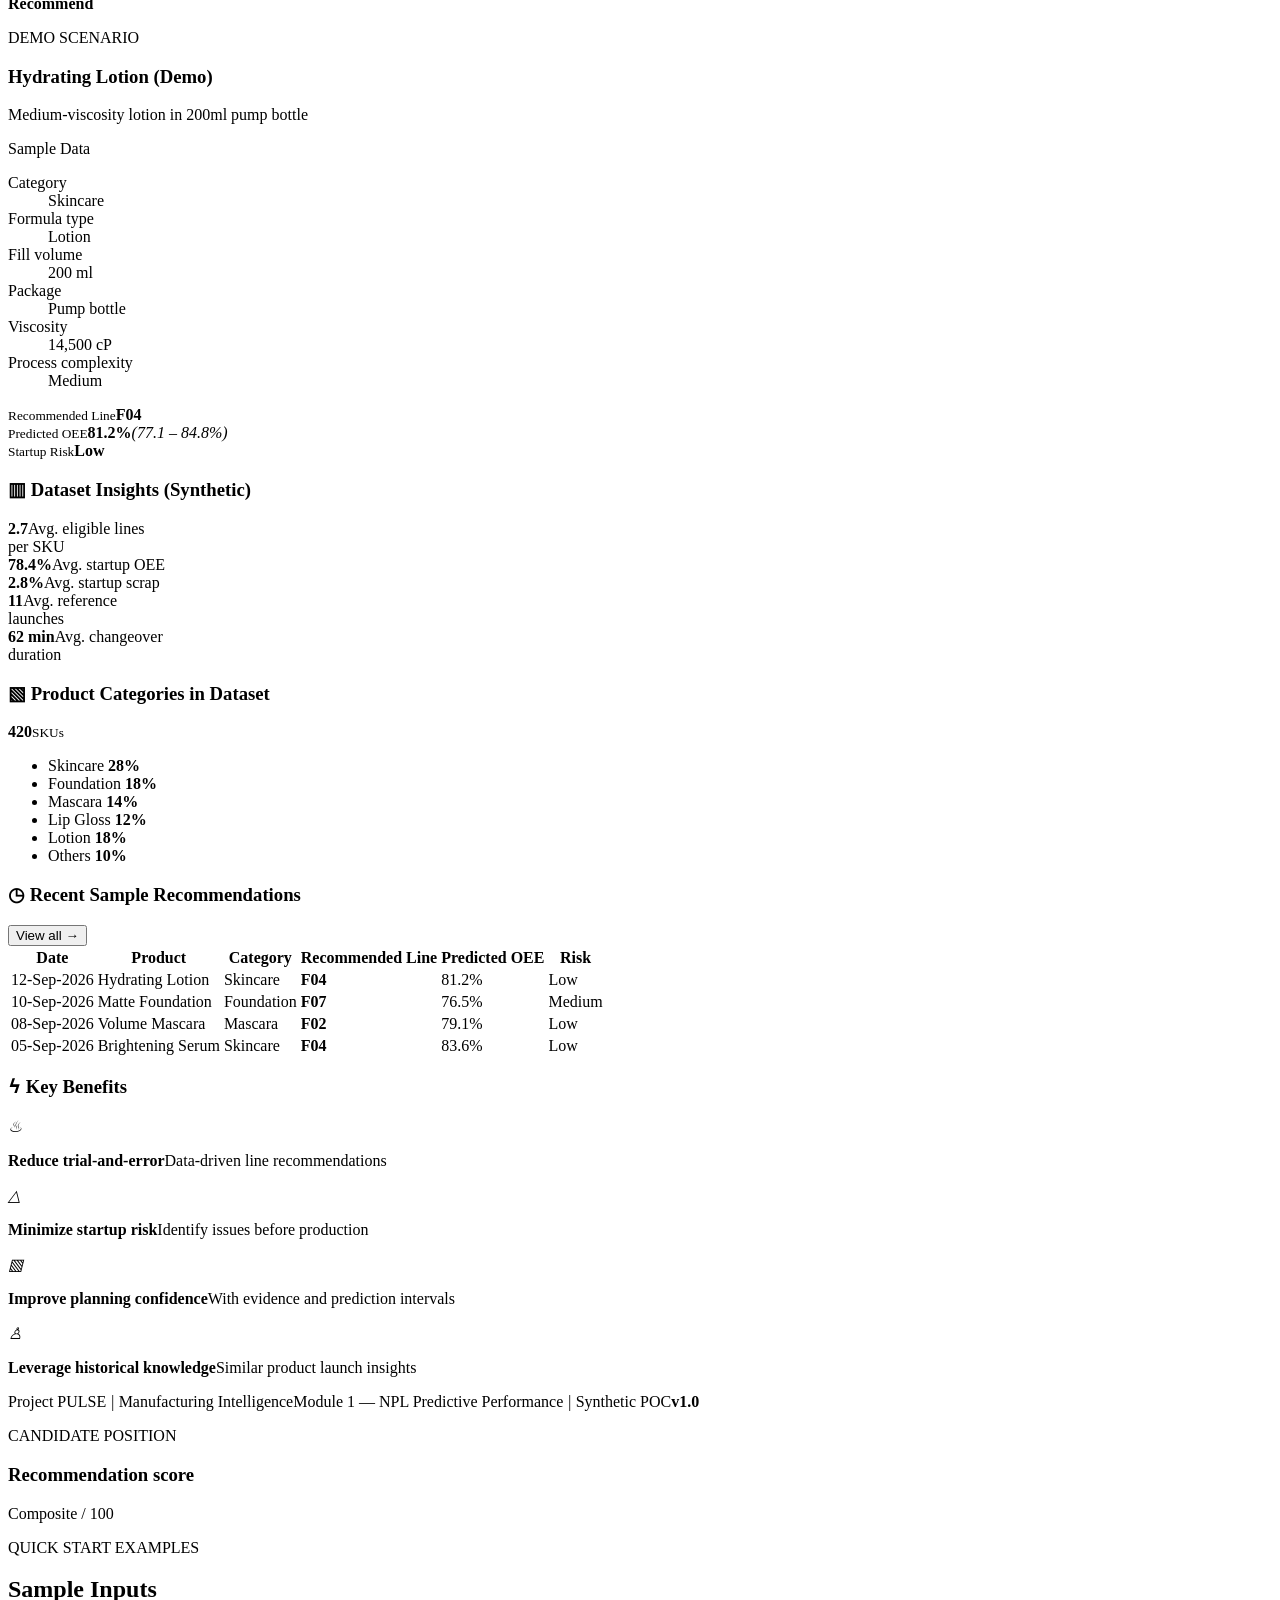
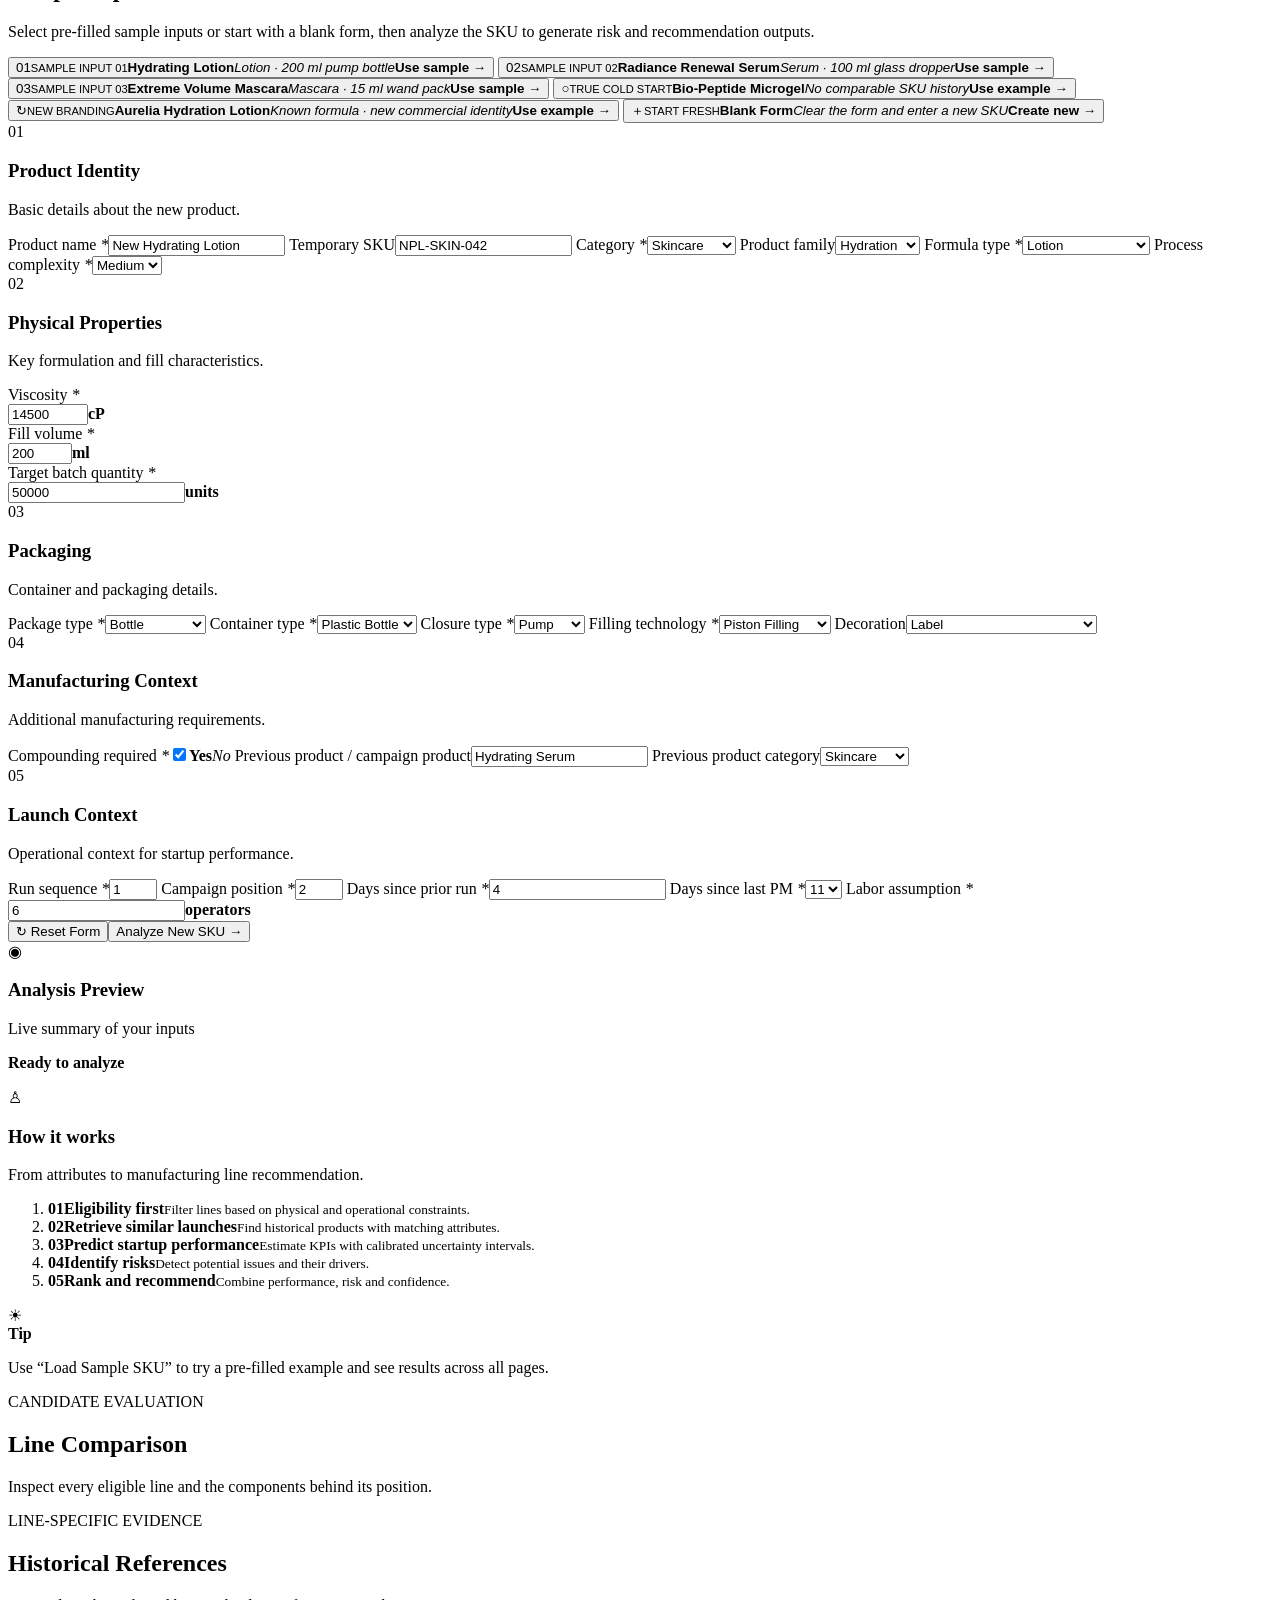
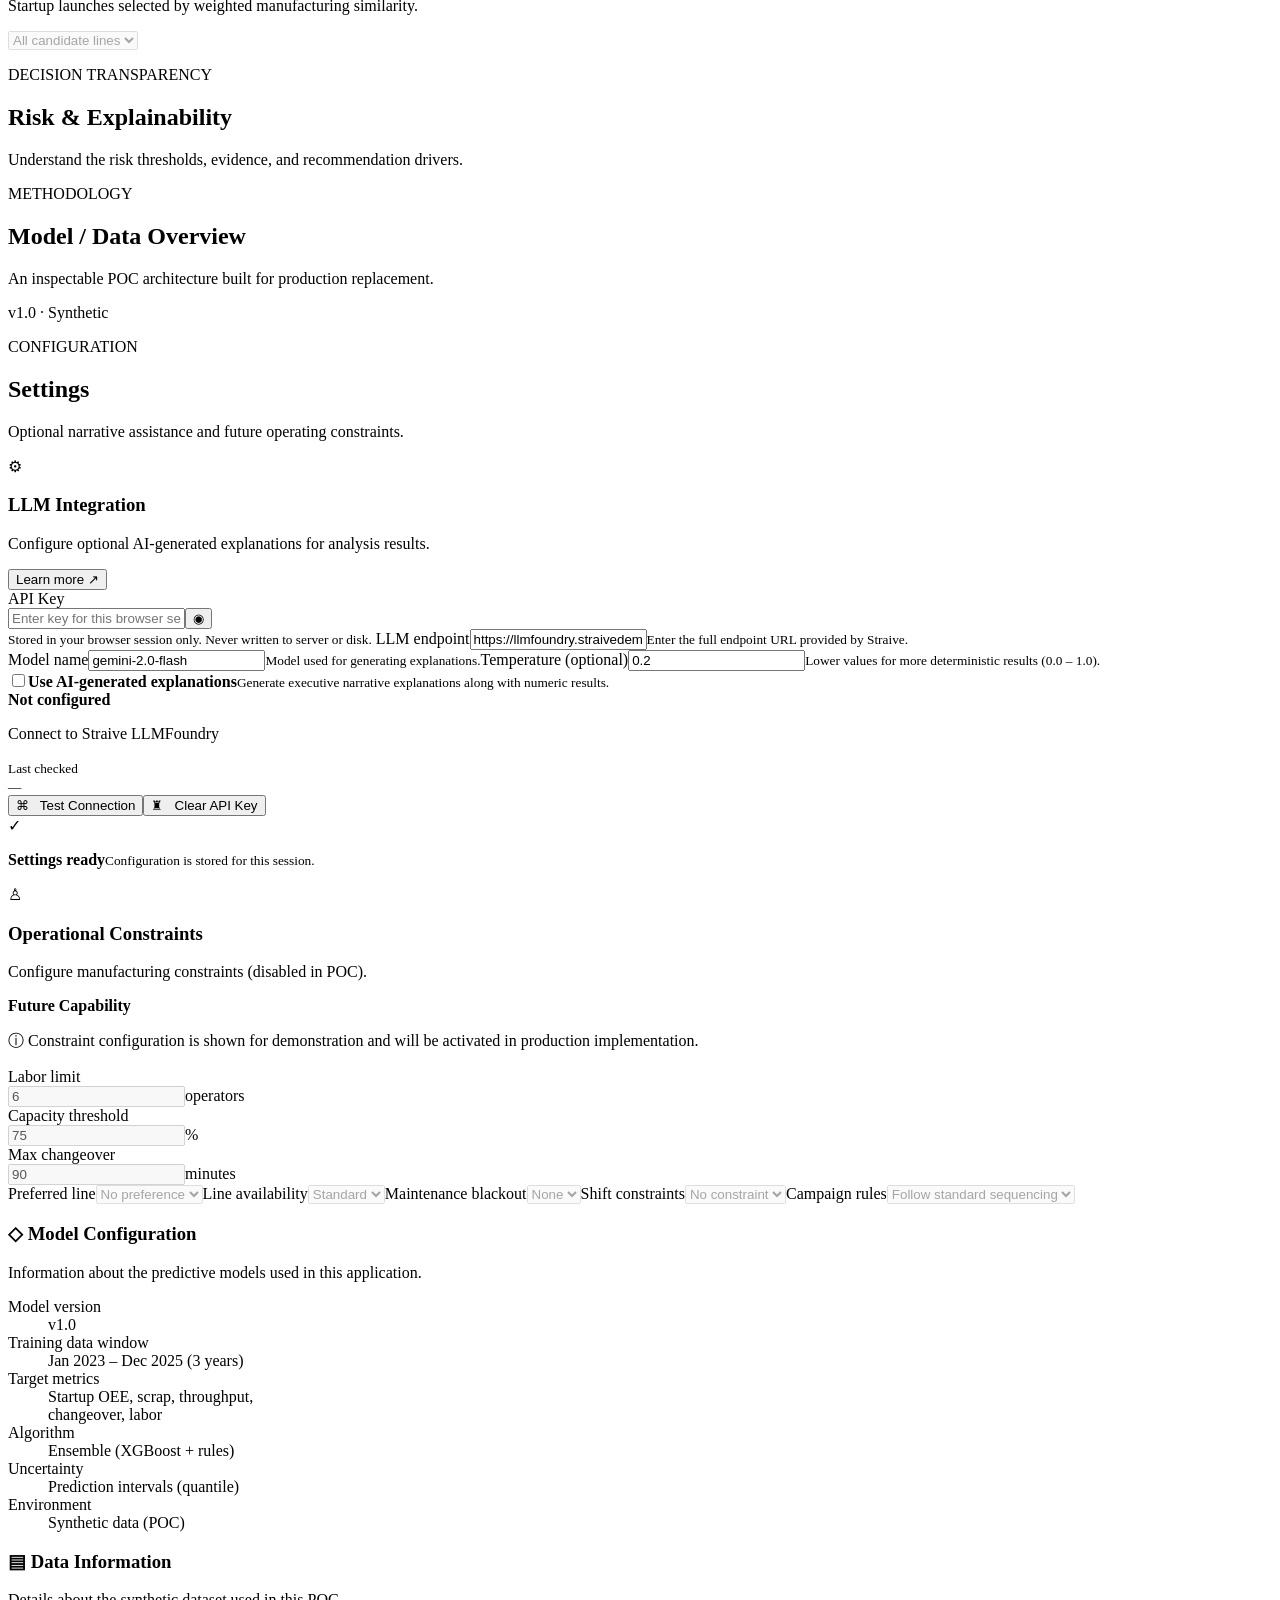
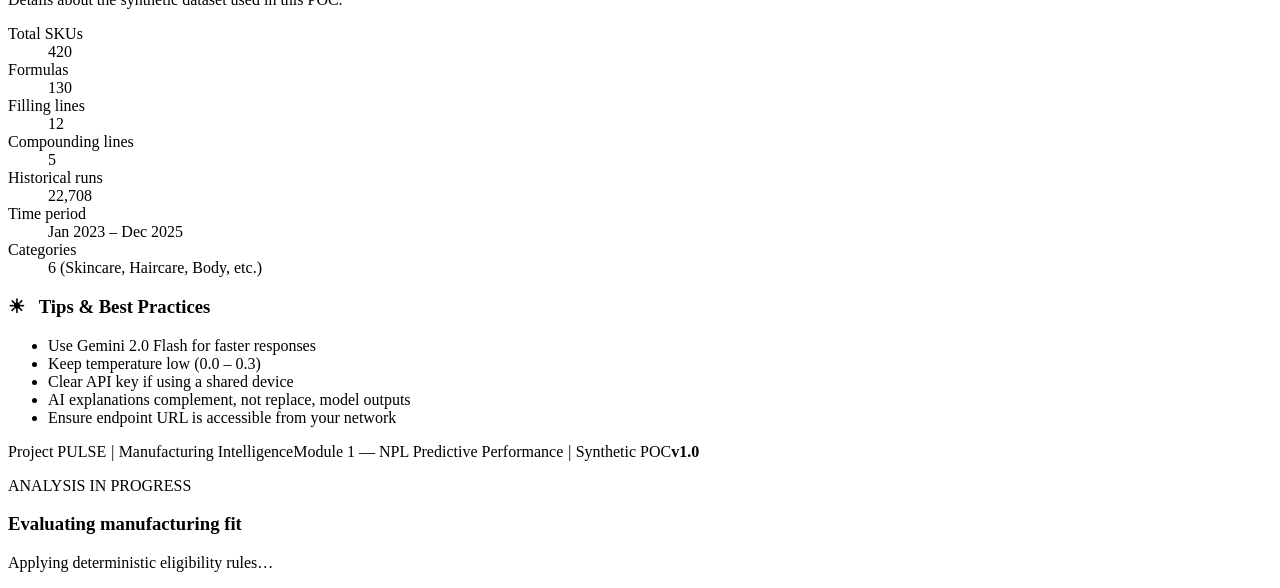
==== commit 81f31817: "Enhance Module 2 planning UI and add PULSE Copilot" ====
--- a/app/templates/index.html
+++ b/app/templates/index.html
@@ -8,7 +8,8 @@
   <link rel="preconnect" href="https://fonts.googleapis.com">
   <link rel="preconnect" href="https://fonts.gstatic.com" crossorigin>
   <link href="https://fonts.googleapis.com/css2?family=DM+Sans:wght@400;500;600;700&family=Manrope:wght@500;600;700;800&display=swap" rel="stylesheet">
-  <link rel="stylesheet" href="/static/css/styles.css">
+  <link rel="stylesheet" href="/static/css/styles.css?v=20261007-1">
+  <link rel="stylesheet" href="/static/css/copilot.css?v=20261007-1">
 </head>
 <body>
   <section class="login-screen" id="login-screen" aria-labelledby="login-title">
@@ -43,7 +44,7 @@
     <aside class="sidebar" id="sidebar">
       <div class="brand">
         <div class="brand-mark"><span></span><span></span><span></span></div>
-        <div><strong>Project PULSE</strong><small>Manufacturing Intelligence</small><a class="module-one-switch" href="/module2" title="Open Manufacturing Optimisation">Module 1 <span>⌄</span></a></div>
+        <div><strong>Project PULSE</strong><small>Manufacturing Intelligence</small><details class="module-one-switch"><summary><span class="module-number">01</span><span><small>Current workspace</small><b>NPL Performance</b></span><i>⌄</i></summary><div class="module-one-menu"><span class="current"><em>01</em><span><small>Module 1</small><b>NPL Performance</b></span><i>✓</i></span><a href="/module2"><em>02</em><span><small>Module 2</small><b>Manufacturing Optimisation</b></span><i>→</i></a></div></details></div>
       </div>
       <nav class="nav" aria-label="Application navigation">
         <button class="nav-item active" data-view="analysis"><span class="nav-icon">＋</span><span>New SKU Analysis</span></button>
@@ -265,5 +266,6 @@
   <div class="analysis-overlay hidden" id="analysis-overlay" role="status" aria-live="polite"><div class="loader-card"><div class="pulse-loader"><i></i><i></i><i></i></div><p class="eyebrow">ANALYSIS IN PROGRESS</p><h3>Evaluating manufacturing fit</h3><p id="loading-message">Applying deterministic eligibility rules…</p><div class="loading-track"><span></span></div></div></div>
   <div class="toast-region" id="toast-region" aria-live="polite"></div>
   <script type="module" src="/static/js/app.js"></script>
+  <script type="module" src="/static/js/copilot.js?v=20261007-1"></script>
 </body>
 </html>
